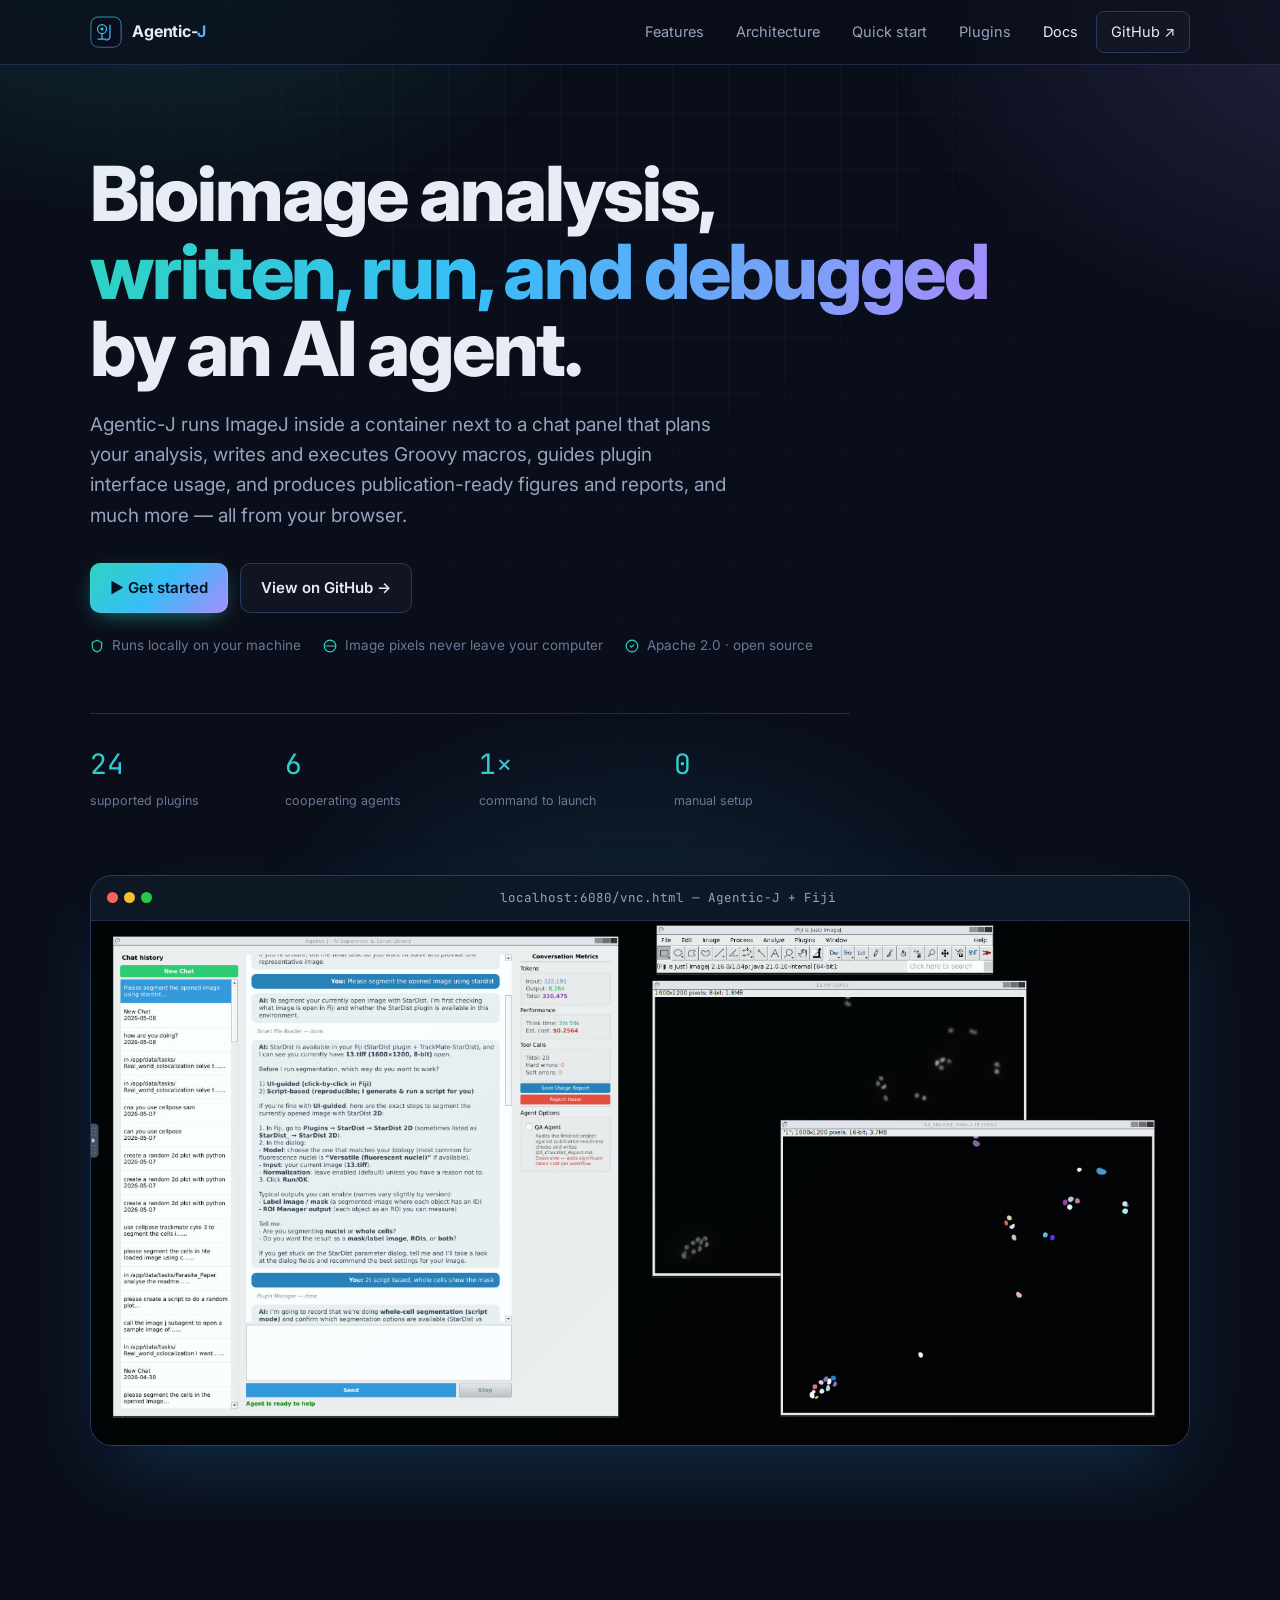
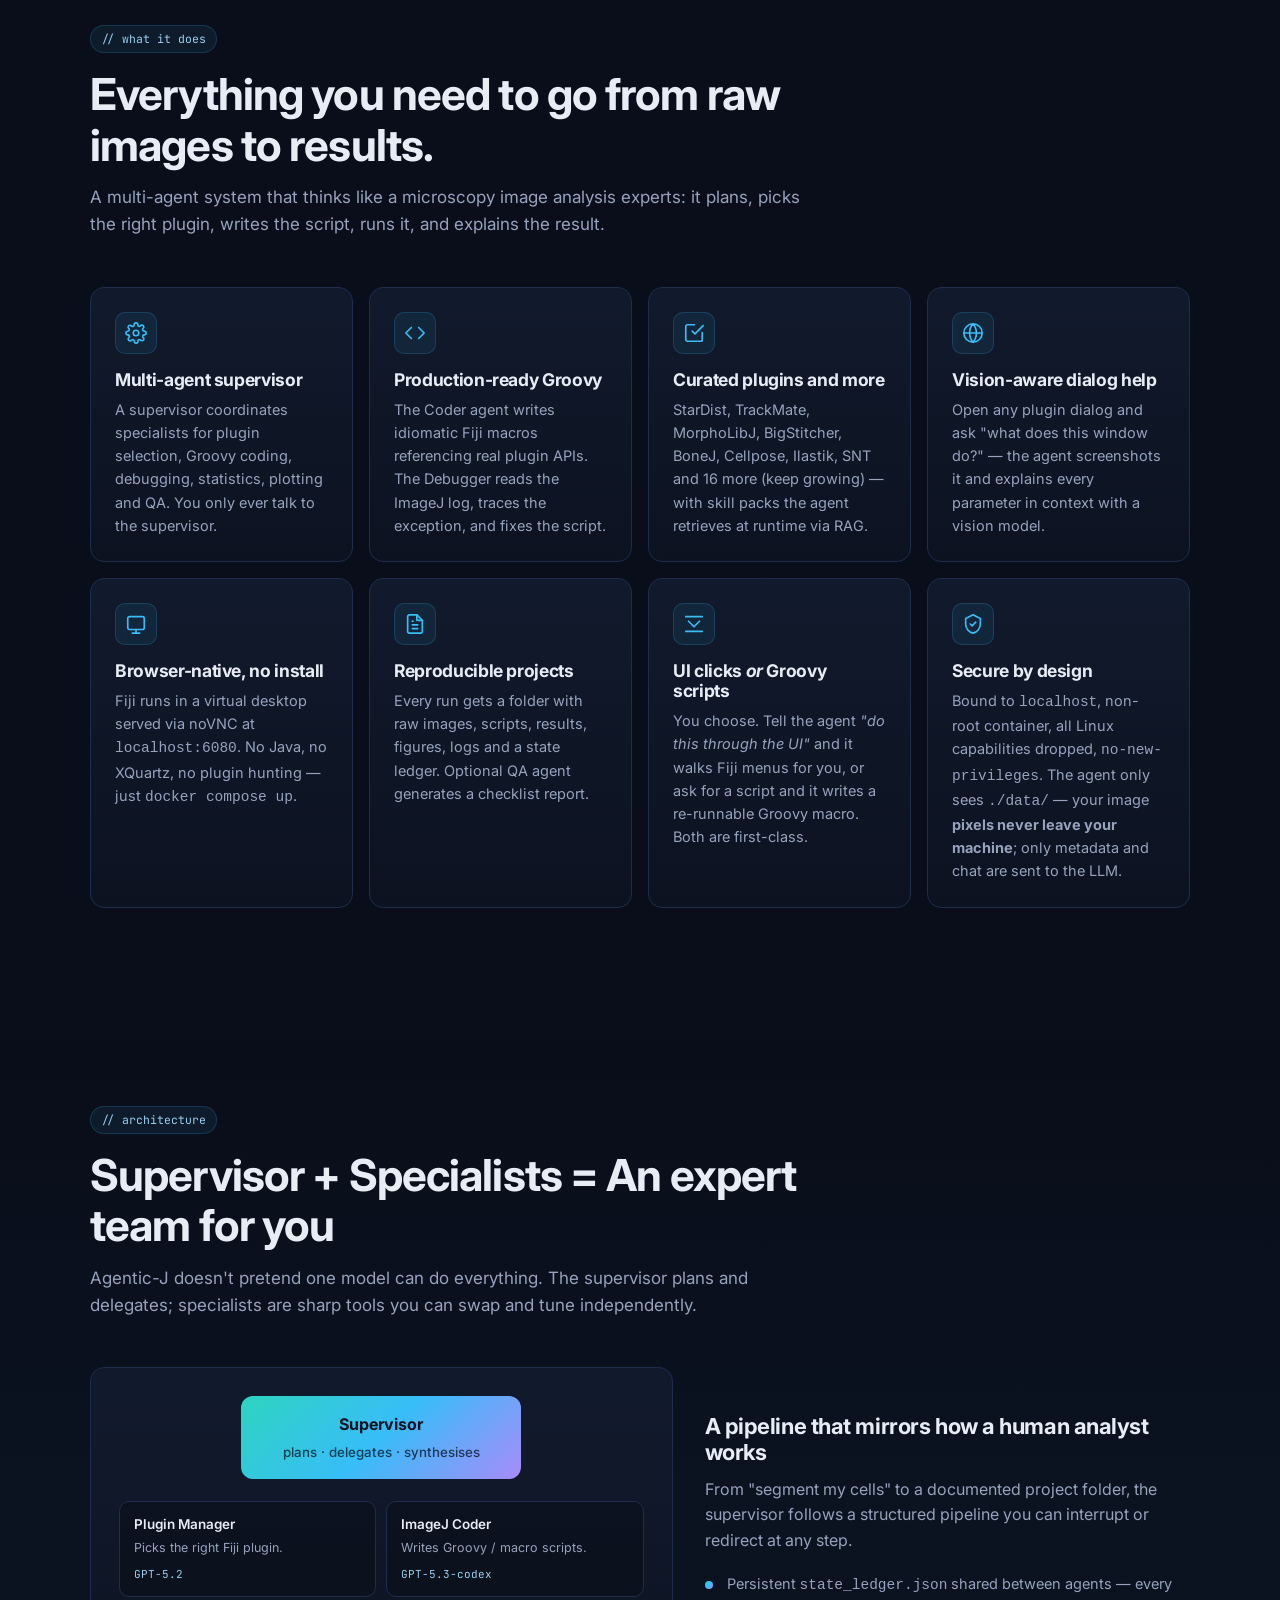
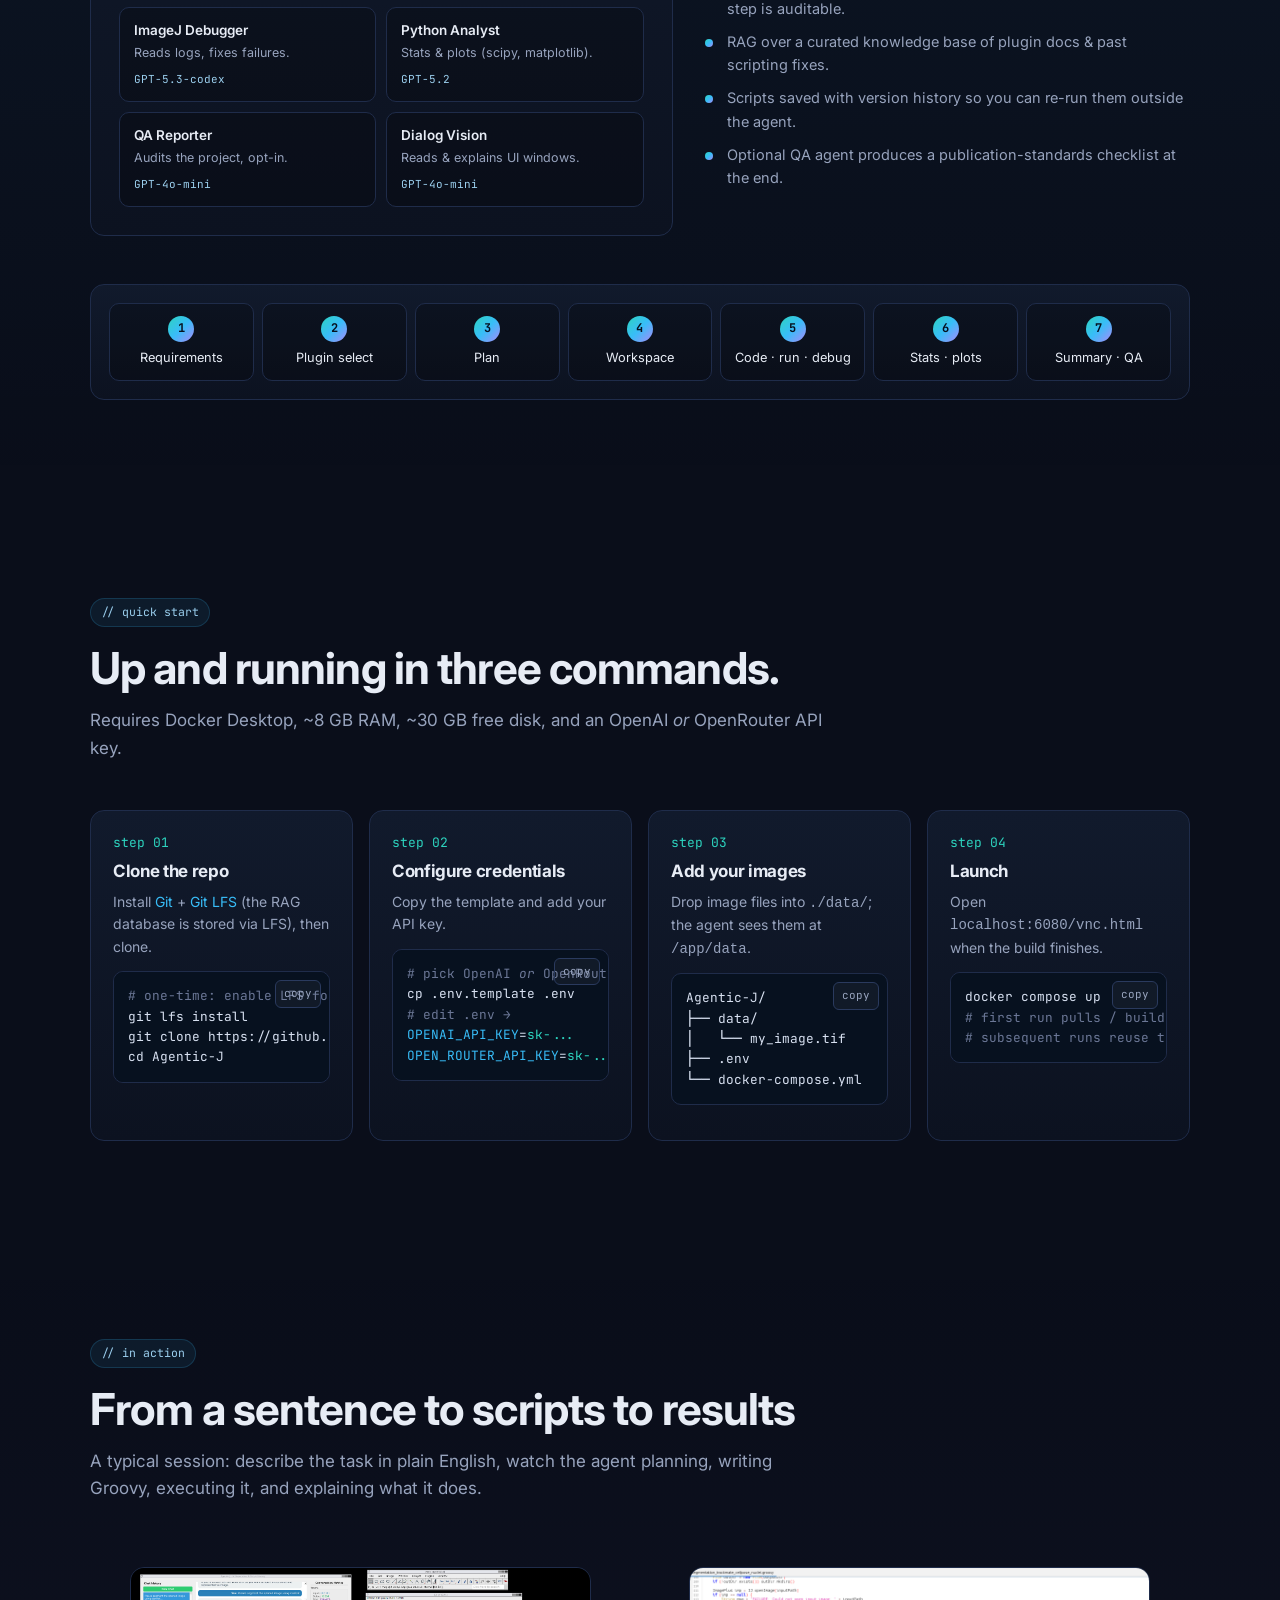
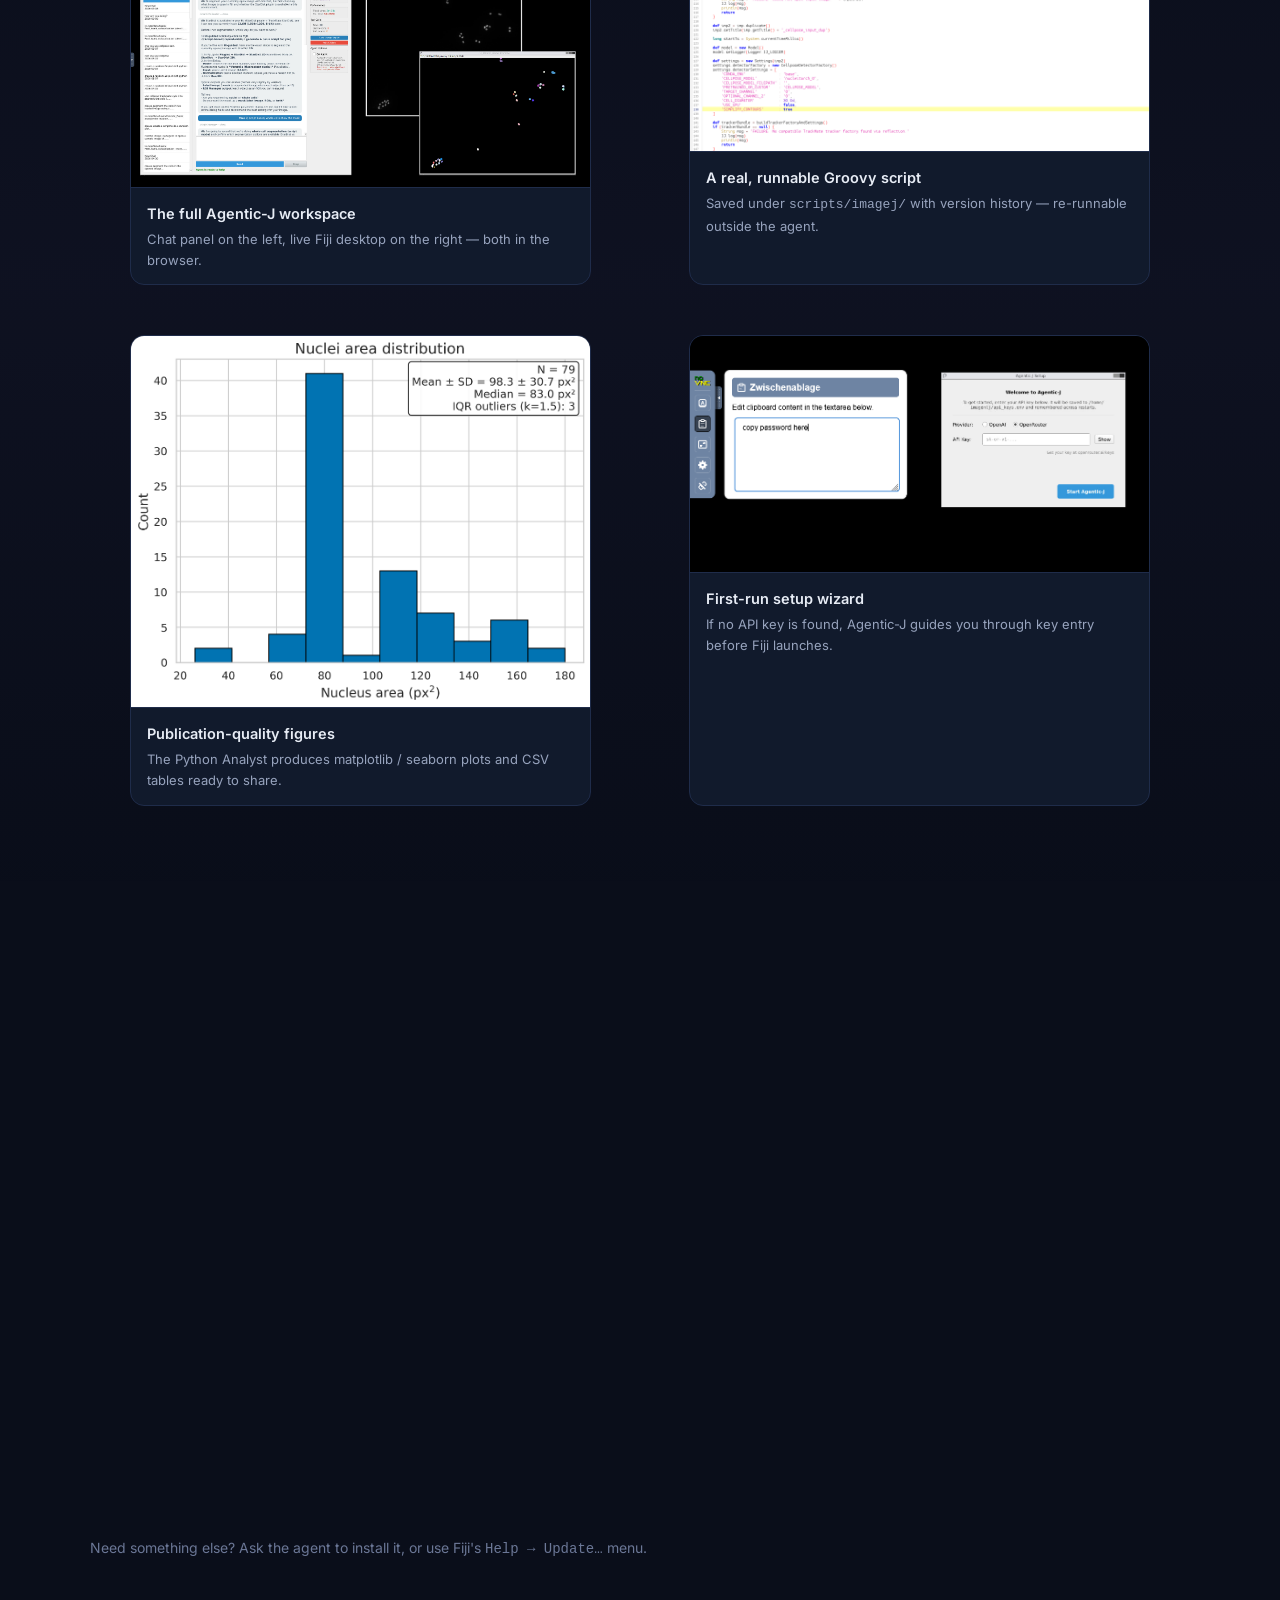
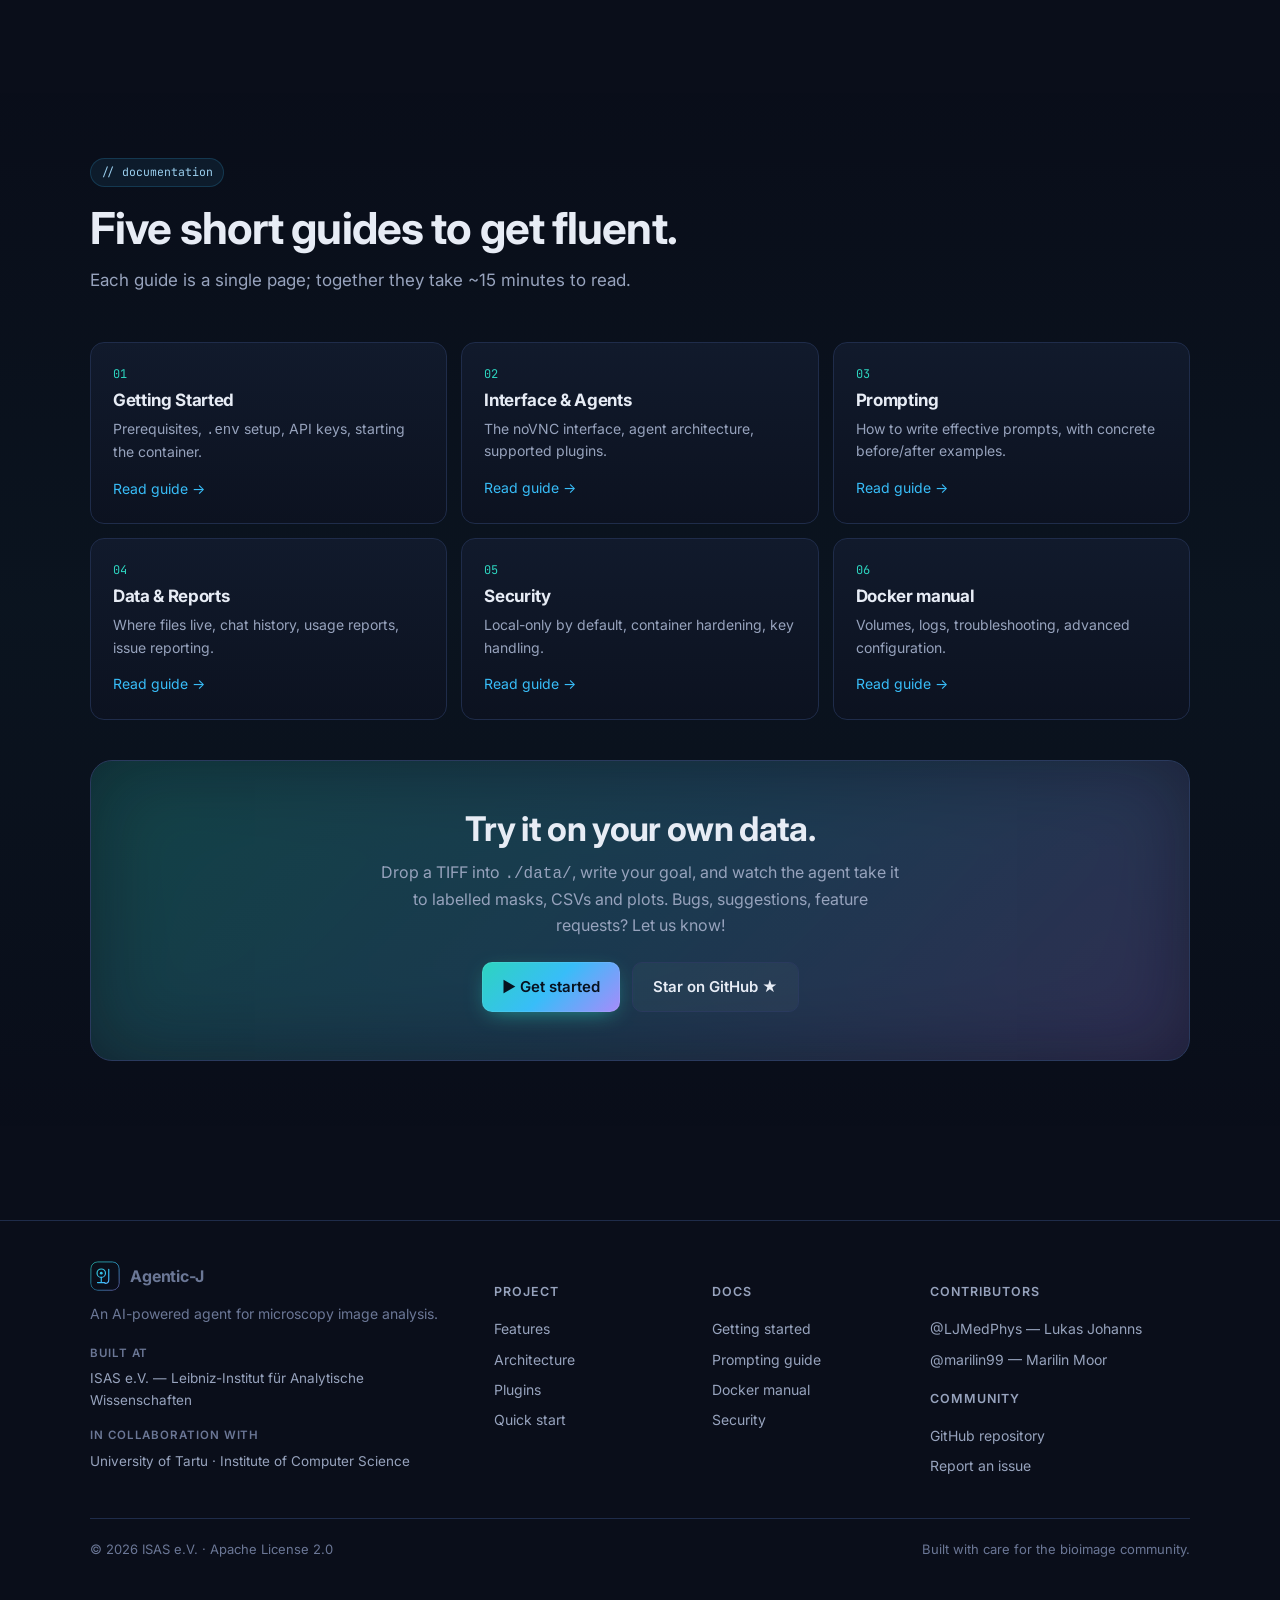
==== docs/index.html @ 7e9dffde "Merge pull request #59 from LJMedPhys/fix/website-rename docs rename" ====
<!doctype html>
<html lang="en">
<head>
<meta charset="utf-8" />
<meta name="viewport" content="width=device-width,initial-scale=1" />
<meta name="color-scheme" content="dark" />
<title>Agentic-J — AI Agent for Microscopy Image Analysis from Exploration to Publication</title>
<meta name="description" content="Agentic-J is an AI-powered agent running ImageJ inside a container together with an LLM-driven chat panel that can plan analyses, write and execute Groovy macros, install plugins, report results, and much more." />

<!-- Open Graph -->
<meta property="og:title" content="Agentic-J — AI-powered agent for microscopy image analysis" />
<meta property="og:description" content="Plan analyses, write & run Groovy macros, install plugins, report results — from a chat panel running next to a real ImageJ/Fiji desktop in your browser." />
<meta property="og:type" content="website" />
<meta name="twitter:card" content="summary_large_image" />

<link rel="icon" type="image/svg+xml" href="assets/favicon.svg" />

<!-- Fonts (with safe fallbacks defined in CSS) -->
<link rel="preconnect" href="https://fonts.googleapis.com">
<link rel="preconnect" href="https://fonts.gstatic.com" crossorigin>
<link href="https://fonts.googleapis.com/css2?family=Inter:wght@400;500;600;700;800&family=JetBrains+Mono:wght@400;500;600&display=swap" rel="stylesheet">

<link rel="stylesheet" href="css/styles.css" />
</head>
<body>

<!-- Backdrops -->
<div class="bg-mesh" aria-hidden="true"></div>
<div class="bg-grid" aria-hidden="true"></div>

<!-- Navbar -->
<header class="nav">
  <div class="container nav-inner">
    <a href="#" class="brand" aria-label="Agentic-J home">
      <img src="assets/logo.svg" alt="" class="brand-logo" />
      <span class="brand-name">Agentic-<span>J</span></span>
    </a>
    <nav class="nav-links" aria-label="primary">
      <a href="#features">Features</a>
      <a href="#architecture">Architecture</a>
      <a href="#quickstart">Quick start</a>
      <a href="#plugins">Plugins</a>
      <a href="#docs">Docs</a>
      <a href="https://github.com/MMV-Lab/Agentic-J" target="_blank" rel="noopener" class="nav-cta">GitHub ↗</a>
    </nav>
  </div>
</header>

<main>

<!-- =================== HERO =================== -->
<section class="hero">
  <div class="container">
    <h1 class="reveal">
      Bioimage analysis,<br/>
      <span class="grad">written, run, and debugged</span><br/>
      by an AI agent.
    </h1>

    <p class="lead reveal">
      Agentic-J runs ImageJ inside a container next to a chat panel that plans your analysis,
      writes and executes Groovy macros, guides plugin interface usage, and produces
      publication-ready figures and reports, and much more — all from your browser.
    </p>

    <div class="hero-actions reveal">
      <a class="btn btn-primary" href="#quickstart">▶ Get started</a>
      <a class="btn btn-ghost" href="https://github.com/MMV-Lab/Agentic-J" target="_blank" rel="noopener">View on GitHub →</a>
    </div>

    <p class="trust reveal" aria-label="Privacy and security highlights">
      <span><svg viewBox="0 0 24 24" width="14" height="14" fill="none" stroke="currentColor" stroke-width="2" stroke-linecap="round" stroke-linejoin="round"><path d="M12 2 4 6v6c0 5 3.5 9 8 10 4.5-1 8-5 8-10V6z"/></svg> Runs locally on your machine</span>
      <span><svg viewBox="0 0 24 24" width="14" height="14" fill="none" stroke="currentColor" stroke-width="2" stroke-linecap="round" stroke-linejoin="round"><circle cx="12" cy="12" r="10"/><path d="M4 12h16"/></svg> Image pixels never leave your computer</span>
      <span><svg viewBox="0 0 24 24" width="14" height="14" fill="none" stroke="currentColor" stroke-width="2" stroke-linecap="round" stroke-linejoin="round"><path d="m9 12 2 2 4-4"/><circle cx="12" cy="12" r="10"/></svg> Apache 2.0 · open source</span>
    </p>

    <div class="hero-stats reveal">
      <div class="stat"><div class="num">24</div><div class="lbl">supported plugins</div></div>
      <div class="stat"><div class="num">6</div><div class="lbl">cooperating agents</div></div>
      <div class="stat"><div class="num">1×</div><div class="lbl">command to launch</div></div>
      <div class="stat"><div class="num">0</div><div class="lbl">manual setup</div></div>
    </div>

    <!-- Hero screenshot — chat + Fiji -->
    <div class="hero-visual reveal">
      <figure class="window window-shot">
        <div class="win-bar">
          <div class="dots"><i></i><i></i><i></i></div>
          <div class="url">localhost:6080/vnc.html — Agentic-J + Fiji</div>
        </div>
        <img src="images/01_chat_and_fiji.png" alt="Agentic-J chat panel next to a live Fiji desktop in the browser" />
      </figure>
    </div>
  </div>
</section>

<!-- =================== FEATURES =================== -->
<section id="features">
  <div class="container">
    <div class="section-head reveal">
      <span class="section-tag">// what it does</span>
      <h2 class="section-title">Everything you need to go from raw images to results.</h2>
      <p class="section-sub">
        A multi-agent system that thinks like a microscopy image analysis experts: it plans, picks the right
        plugin, writes the script, runs it, and explains the result.
      </p>
    </div>

    <div class="features">
      <div class="feature reveal">
        <div class="ico">
          <svg width="22" height="22" viewBox="0 0 24 24" fill="none" stroke="currentColor" stroke-width="1.8" stroke-linecap="round" stroke-linejoin="round"><circle cx="12" cy="12" r="3"/><path d="M19.4 15a1.7 1.7 0 0 0 .3 1.8l.1.1a2 2 0 1 1-2.8 2.8l-.1-.1a1.7 1.7 0 0 0-1.8-.3 1.7 1.7 0 0 0-1 1.5V21a2 2 0 1 1-4 0v-.1a1.7 1.7 0 0 0-1.1-1.5 1.7 1.7 0 0 0-1.8.3l-.1.1a2 2 0 1 1-2.8-2.8l.1-.1a1.7 1.7 0 0 0 .3-1.8 1.7 1.7 0 0 0-1.5-1H3a2 2 0 1 1 0-4h.1a1.7 1.7 0 0 0 1.5-1.1 1.7 1.7 0 0 0-.3-1.8l-.1-.1a2 2 0 1 1 2.8-2.8l.1.1a1.7 1.7 0 0 0 1.8.3H9a1.7 1.7 0 0 0 1-1.5V3a2 2 0 1 1 4 0v.1a1.7 1.7 0 0 0 1 1.5 1.7 1.7 0 0 0 1.8-.3l.1-.1a2 2 0 1 1 2.8 2.8l-.1.1a1.7 1.7 0 0 0-.3 1.8V9a1.7 1.7 0 0 0 1.5 1H21a2 2 0 1 1 0 4h-.1a1.7 1.7 0 0 0-1.5 1Z"/></svg>
        </div>
        <h3>Multi-agent supervisor</h3>
        <p>A supervisor coordinates specialists for plugin selection, Groovy coding, debugging, statistics, plotting and QA. You only ever talk to the supervisor.</p>
      </div>

      <div class="feature reveal">
        <div class="ico">
          <svg width="22" height="22" viewBox="0 0 24 24" fill="none" stroke="currentColor" stroke-width="1.8" stroke-linecap="round" stroke-linejoin="round"><polyline points="16 18 22 12 16 6"/><polyline points="8 6 2 12 8 18"/></svg>
        </div>
        <h3>Production-ready Groovy</h3>
        <p>The Coder agent writes idiomatic Fiji macros referencing real plugin APIs. The Debugger reads the ImageJ log, traces the exception, and fixes the script.</p>
      </div>

      <div class="feature reveal">
        <div class="ico">
          <svg width="22" height="22" viewBox="0 0 24 24" fill="none" stroke="currentColor" stroke-width="1.8" stroke-linecap="round" stroke-linejoin="round"><path d="M21 11.5V19a2 2 0 0 1-2 2H5a2 2 0 0 1-2-2V5a2 2 0 0 1 2-2h7.5"/><path d="m22 4-9 9-3-3"/></svg>
        </div>
        <h3>Curated plugins and more</h3>
        <p>StarDist, TrackMate, MorphoLibJ, BigStitcher, BoneJ, Cellpose, Ilastik, SNT and 16 more (keep growing) — with skill packs the agent retrieves at runtime via RAG.</p>
      </div>

      <div class="feature reveal">
        <div class="ico">
          <svg width="22" height="22" viewBox="0 0 24 24" fill="none" stroke="currentColor" stroke-width="1.8" stroke-linecap="round" stroke-linejoin="round"><circle cx="12" cy="12" r="10"/><path d="M2 12h20M12 2a15.3 15.3 0 0 1 0 20M12 2a15.3 15.3 0 0 0 0 20"/></svg>
        </div>
        <h3>Vision-aware dialog help</h3>
        <p>Open any plugin dialog and ask "what does this window do?" — the agent screenshots it and explains every parameter in context with a vision model.</p>
      </div>

      <div class="feature reveal">
        <div class="ico">
          <svg width="22" height="22" viewBox="0 0 24 24" fill="none" stroke="currentColor" stroke-width="1.8" stroke-linecap="round" stroke-linejoin="round"><rect x="3" y="4" width="18" height="14" rx="2"/><path d="M8 22h8M12 18v4"/></svg>
        </div>
        <h3>Browser-native, no install</h3>
        <p>Fiji runs in a virtual desktop served via noVNC at <code>localhost:6080</code>. No Java, no XQuartz, no plugin hunting — just <code>docker compose up</code>.</p>
      </div>

      <div class="feature reveal">
        <div class="ico">
          <svg width="22" height="22" viewBox="0 0 24 24" fill="none" stroke="currentColor" stroke-width="1.8" stroke-linecap="round" stroke-linejoin="round"><path d="M14 2H6a2 2 0 0 0-2 2v16a2 2 0 0 0 2 2h12a2 2 0 0 0 2-2V8z"/><polyline points="14 2 14 8 20 8"/><path d="M9 13h6M9 17h6M9 9h1"/></svg>
        </div>
        <h3>Reproducible projects</h3>
        <p>Every run gets a folder with raw images, scripts, results, figures, logs and a state ledger. Optional QA agent generates a checklist report.</p>
      </div>

      <div class="feature reveal">
        <div class="ico">
          <svg width="22" height="22" viewBox="0 0 24 24" fill="none" stroke="currentColor" stroke-width="1.8" stroke-linecap="round" stroke-linejoin="round"><path d="m6 9 6 6 6-6"/><path d="M3 4h18"/><path d="M3 20h18"/></svg>
        </div>
        <h3>UI clicks <em>or</em> Groovy scripts</h3>
        <p>You choose. Tell the agent <em>"do this through the UI"</em> and it walks Fiji menus for you, or ask for a script and it writes a re-runnable Groovy macro. Both are first-class.</p>
      </div>

      <div class="feature reveal">
        <div class="ico">
          <svg width="22" height="22" viewBox="0 0 24 24" fill="none" stroke="currentColor" stroke-width="1.8" stroke-linecap="round" stroke-linejoin="round"><path d="M12 2 4 6v6c0 5 3.5 9 8 10 4.5-1 8-5 8-10V6z"/><path d="m9 12 2 2 4-4"/></svg>
        </div>
        <h3>Secure by design</h3>
        <p>Bound to <code>localhost</code>, non-root container, all Linux capabilities dropped, <code>no-new-privileges</code>. The agent only sees <code>./data/</code> — your image <strong>pixels never leave your machine</strong>; only metadata and chat are sent to the LLM.</p>
      </div>
    </div>
  </div>
</section>

<!-- =================== ARCHITECTURE =================== -->
<section id="architecture" style="background: linear-gradient(180deg, transparent, rgba(56,189,248,.03), transparent);">
  <div class="container">
    <div class="section-head reveal">
      <span class="section-tag">// architecture</span>
      <h2 class="section-title">Supervisor + Specialists = An expert team for you</h2>
      <p class="section-sub">
        Agentic-J doesn't pretend one model can do everything. The supervisor plans and
        delegates; specialists are sharp tools you can swap and tune independently.
      </p>
    </div>

    <div class="arch">
      <div class="arch-diagram reveal">
        <div class="arch-supervisor">
          Supervisor
          <small>plans · delegates · synthesises</small>
        </div>
        <div class="arch-specialists">
          <div class="spec">
            <span class="name">Plugin Manager</span>
            <span class="role">Picks the right Fiji plugin.</span>
            <span class="model">GPT-5.2</span>
          </div>
          <div class="spec">
            <span class="name">ImageJ Coder</span>
            <span class="role">Writes Groovy / macro scripts.</span>
            <span class="model">GPT-5.3-codex</span>
          </div>
          <div class="spec">
            <span class="name">ImageJ Debugger</span>
            <span class="role">Reads logs, fixes failures.</span>
            <span class="model">GPT-5.3-codex</span>
          </div>
          <div class="spec">
            <span class="name">Python Analyst</span>
            <span class="role">Stats &amp; plots (scipy, matplotlib).</span>
            <span class="model">GPT-5.2</span>
          </div>
          <div class="spec">
            <span class="name">QA Reporter</span>
            <span class="role">Audits the project, opt-in.</span>
            <span class="model">GPT-4o-mini</span>
          </div>
          <div class="spec">
            <span class="name">Dialog Vision</span>
            <span class="role">Reads &amp; explains UI windows.</span>
            <span class="model">GPT-4o-mini</span>
          </div>
        </div>
      </div>

      <div class="arch-text reveal">
        <h3>A pipeline that mirrors how a human analyst works</h3>
        <p>From "segment my cells" to a documented project folder, the supervisor follows a structured pipeline you can interrupt or redirect at any step.</p>
        <ul class="arch-list">
          <li>Persistent <code>state_ledger.json</code> shared between agents — every step is auditable.</li>
          <li>RAG over a curated knowledge base of plugin docs &amp; past scripting fixes.</li>
          <li>Scripts saved with version history so you can re-run them outside the agent.</li>
          <li>Optional QA agent produces a publication-standards checklist at the end.</li>
        </ul>
      </div>
    </div>

    <div style="margin-top:48px" class="reveal">
      <div class="pipeline">
        <div class="step"><span class="n">1</span>Requirements</div>
        <div class="step"><span class="n">2</span>Plugin select</div>
        <div class="step"><span class="n">3</span>Plan</div>
        <div class="step"><span class="n">4</span>Workspace</div>
        <div class="step"><span class="n">5</span>Code · run · debug</div>
        <div class="step"><span class="n">6</span>Stats · plots</div>
        <div class="step"><span class="n">7</span>Summary · QA</div>
      </div>
    </div>
  </div>
</section>

<!-- =================== QUICK START =================== -->
<section id="quickstart">
  <div class="container">
    <div class="section-head reveal">
      <span class="section-tag">// quick start</span>
      <h2 class="section-title">Up and running in three commands.</h2>
      <p class="section-sub">Requires Docker Desktop, ~8 GB RAM, ~30 GB free disk, and an OpenAI <em>or</em> OpenRouter API key.</p>
    </div>

    <div class="qs-grid">
      <div class="qs-step reveal">
        <span class="num">step 01</span>
        <h4>Clone the repo</h4>
        <p>Install <a href="https://git-scm.com/downloads" target="_blank" rel="noopener" style="color:var(--accent-2)">Git</a> + <a href="https://git-lfs.com/" target="_blank" rel="noopener" style="color:var(--accent-2)">Git LFS</a> (the RAG database is stored via LFS), then clone.</p>
        <pre class="code"><button class="copy" data-copy>copy</button><span class="tok-c"># one-time: enable LFS for your user</span>
git lfs install
git clone https://github.com/MMV-Lab/Agentic-J.git Agentic-J
cd Agentic-J</pre>
      </div>

      <div class="qs-step reveal">
        <span class="num">step 02</span>
        <h4>Configure credentials</h4>
        <p>Copy the template and add your API key.</p>
        <pre class="code"><button class="copy" data-copy>copy</button><span class="tok-c"># pick OpenAI <em>or</em> OpenRouter</span>
cp .env.template .env
<span class="tok-c"># edit .env →</span>
<span class="tok-v">OPENAI_API_KEY</span>=<span class="tok-s">sk-...</span>
<span class="tok-v">OPEN_ROUTER_API_KEY</span>=<span class="tok-s">sk-...</span></pre>
      </div>

      <div class="qs-step reveal">
        <span class="num">step 03</span>
        <h4>Add your images</h4>
        <p>Drop image files into <code>./data/</code>; the agent sees them at <code>/app/data</code>.</p>
        <pre class="code"><button class="copy" data-copy>copy</button>Agentic-J/
├── data/
│   └── my_image.tif
├── .env
└── docker-compose.yml</pre>
      </div>

      <div class="qs-step reveal">
        <span class="num">step 04</span>
        <h4>Launch</h4>
        <p>Open <code>localhost:6080/vnc.html</code> when the build finishes.</p>
        <pre class="code"><button class="copy" data-copy>copy</button>docker compose up
<span class="tok-c"># first run pulls / builds the image</span>
<span class="tok-c"># subsequent runs reuse the cache</span></pre>
      </div>
    </div>
  </div>
</section>

<!-- =================== SCREENSHOTS =================== -->
<section id="screenshots" style="background: linear-gradient(180deg, transparent, rgba(167,139,250,.03), transparent);">
  <div class="container">
    <div class="section-head reveal">
      <span class="section-tag">// in action</span>
      <h2 class="section-title">From a sentence to scripts to results</h2>
      <p class="section-sub">A typical session: describe the task in plain English, watch the agent planning, writing Groovy, executing it, and explaining what it does.</p>
    </div>

    <div class="shots">
      <figure class="shot reveal">
        <!-- Replace src once images are dropped into website/images/ -->
        <img src="images/01_chat_and_fiji.png" alt="The full Agentic-J workspace" />
        <figcaption class="caption">
          <span class="ttl">The full Agentic-J workspace</span>
          <span class="sub">Chat panel on the left, live Fiji desktop on the right — both in the browser.</span>
        </figcaption>
      </figure>

      <figure class="shot reveal">
        <img src="images/02_generated_script.png" alt="A generated Groovy script" />
        <figcaption class="caption">
          <span class="ttl">A real, runnable Groovy script</span>
          <span class="sub">Saved under <code>scripts/imagej/</code> with version history — re-runnable outside the agent.</span>
        </figcaption>
      </figure>

      <figure class="shot reveal">
        <img src="images/03_results_plots.png" alt="Stats and plots" />
        <figcaption class="caption">
          <span class="ttl">Publication-quality figures</span>
          <span class="sub">The Python Analyst produces matplotlib / seaborn plots and CSV tables ready to share.</span>
        </figcaption>
      </figure>

      <figure class="shot reveal">
        <img src="images/04_setup_wizard.png" alt="First-run setup wizard" />
        <figcaption class="caption">
          <span class="ttl">First-run setup wizard</span>
          <span class="sub">If no API key is found, Agentic-J guides you through key entry before Fiji launches.</span>
        </figcaption>
      </figure>
    </div>
  </div>
</section>

<!-- =================== PLUGINS =================== -->
<section id="plugins">
  <div class="container">
    <div class="section-head reveal">
      <span class="section-tag">// plugin coverage</span>
      <h2 class="section-title">24 plugins the agent already speaks fluently and there will be more</h2>
      <p class="section-sub">Each plugin ships with a curated <em>skill pack</em> — descriptions, common patterns, parameter notes — that the agent retrieves at runtime via RAG.</p>
    </div>
    <div class="plugins reveal">
      <div class="plugin"><span class="dot"></span>3D ImageJ Suite</div>
      <div class="plugin"><span class="dot"></span>BigStitcher</div>
      <div class="plugin"><span class="dot"></span>Bio-Formats</div>
      <div class="plugin"><span class="dot"></span>BioVoxxel Toolbox</div>
      <div class="plugin"><span class="dot"></span>BoneJ</div>
      <div class="plugin"><span class="dot"></span>bUnwarpJ</div>
      <div class="plugin"><span class="dot"></span>Coloc 2</div>
      <div class="plugin"><span class="dot"></span>CSBDeep</div>
      <div class="plugin"><span class="dot"></span>DeepImageJ</div>
      <div class="plugin"><span class="dot"></span>FeatureJ</div>
      <div class="plugin"><span class="dot"></span>Ilastik</div>
      <div class="plugin"><span class="dot"></span>Labkit</div>
      <div class="plugin"><span class="dot"></span>MIST</div>
      <div class="plugin"><span class="dot"></span>MorphoLibJ</div>
      <div class="plugin"><span class="dot"></span>NeuronJ</div>
      <div class="plugin"><span class="dot"></span>OrientationJ</div>
      <div class="plugin"><span class="dot"></span>Sholl Analysis</div>
      <div class="plugin"><span class="dot"></span>SNT</div>
      <div class="plugin"><span class="dot"></span>StackReg</div>
      <div class="plugin"><span class="dot"></span>StarDist</div>
      <div class="plugin"><span class="dot"></span>TrackMate</div>
      <div class="plugin"><span class="dot"></span>TrackMate-Cellpose</div>
      <div class="plugin"><span class="dot"></span>TransformJ</div>
      <div class="plugin"><span class="dot"></span>TurboReg</div>
    </div>
    <p class="reveal" style="margin-top:18px;color:var(--text-faint);font-size:14px">
      Need something else? Ask the agent to install it, or use Fiji's <code>Help → Update…</code> menu.
    </p>
  </div>
</section>

<!-- =================== DOCS =================== -->
<section id="docs" style="background: linear-gradient(180deg, transparent, rgba(45,212,191,.03), transparent);">
  <div class="container">
    <div class="section-head reveal">
      <span class="section-tag">// documentation</span>
      <h2 class="section-title">Five short guides to get fluent.</h2>
      <p class="section-sub">Each guide is a single page; together they take ~15 minutes to read.</p>
    </div>

    <div class="doc-grid">
      <a class="doc-card reveal" href="https://github.com/MMV-Lab/Agentic-J/blob/main/user_guide/01_getting_started.md" target="_blank" rel="noopener">
        <span class="num">01</span>
        <h4>Getting Started</h4>
        <p>Prerequisites, <code>.env</code> setup, API keys, starting the container.</p>
        <span class="arrow">Read guide →</span>
      </a>
      <a class="doc-card reveal" href="https://github.com/MMV-Lab/Agentic-J/blob/main/user_guide/02_interface_and_agents.md" target="_blank" rel="noopener">
        <span class="num">02</span>
        <h4>Interface &amp; Agents</h4>
        <p>The noVNC interface, agent architecture, supported plugins.</p>
        <span class="arrow">Read guide →</span>
      </a>
      <a class="doc-card reveal" href="https://github.com/MMV-Lab/Agentic-J/blob/main/user_guide/03_prompting.md" target="_blank" rel="noopener">
        <span class="num">03</span>
        <h4>Prompting</h4>
        <p>How to write effective prompts, with concrete before/after examples.</p>
        <span class="arrow">Read guide →</span>
      </a>
      <a class="doc-card reveal" href="https://github.com/MMV-Lab/Agentic-J/blob/main/user_guide/04_data_history_and_reports.md" target="_blank" rel="noopener">
        <span class="num">04</span>
        <h4>Data &amp; Reports</h4>
        <p>Where files live, chat history, usage reports, issue reporting.</p>
        <span class="arrow">Read guide →</span>
      </a>
      <a class="doc-card reveal" href="https://github.com/MMV-Lab/Agentic-J/blob/main/user_guide/05_security.md" target="_blank" rel="noopener">
        <span class="num">05</span>
        <h4>Security</h4>
        <p>Local-only by default, container hardening, key handling.</p>
        <span class="arrow">Read guide →</span>
      </a>
      <a class="doc-card reveal" href="https://github.com/MMV-Lab/Agentic-J/blob/main/DOCKER_MANUAL.md" target="_blank" rel="noopener">
        <span class="num">06</span>
        <h4>Docker manual</h4>
        <p>Volumes, logs, troubleshooting, advanced configuration.</p>
        <span class="arrow">Read guide →</span>
      </a>
    </div>

    <div class="cta-band reveal">
      <h3>Try it on your own data.</h3>
      <p>Drop a TIFF into <code>./data/</code>, write your goal, and watch the agent take it to labelled masks, CSVs and plots. Bugs, suggestions, feature requests? Let us know!</p>
      <div class="actions">
        <a class="btn btn-primary" href="#quickstart">▶ Get started</a>
        <a class="btn btn-ghost" href="https://github.com/MMV-Lab/Agentic-J" target="_blank" rel="noopener">Star on GitHub ★</a>
      </div>
    </div>
  </div>
</section>

</main>

<!-- =================== FOOTER =================== -->
<footer>
  <div class="container">
    <div class="foot-grid">
      <div class="foot-brand">
        <div class="brand-row" style="margin-bottom:12px">
          <img src="assets/logo.svg" alt="" />
          <strong>Agentic-J</strong>
        </div>
        <p style="font-size:14px;max-width:360px">
          An AI-powered agent for microscopy image analysis.
        </p>

        <div class="affiliations">
          <h5>Built at</h5>
          <a href="https://www.isas.de/" target="_blank" rel="noopener">ISAS e.V. — Leibniz-Institut für Analytische Wissenschaften</a>
          <h5 style="margin-top:14px">In collaboration with</h5>
          <a href="https://cs.ut.ee/en" target="_blank" rel="noopener">University of Tartu · Institute of Computer Science</a>
        </div>
      </div>

      <div>
        <h5>Project</h5>
        <a href="#features">Features</a>
        <a href="#architecture">Architecture</a>
        <a href="#plugins">Plugins</a>
        <a href="#quickstart">Quick start</a>
      </div>

      <div>
        <h5>Docs</h5>
        <a href="https://github.com/MMV-Lab/Agentic-J/blob/main/user_guide/01_getting_started.md" target="_blank" rel="noopener">Getting started</a>
        <a href="https://github.com/MMV-Lab/Agentic-J/blob/main/user_guide/03_prompting.md" target="_blank" rel="noopener">Prompting guide</a>
        <a href="https://github.com/MMV-Lab/Agentic-J/blob/main/DOCKER_MANUAL.md" target="_blank" rel="noopener">Docker manual</a>
        <a href="https://github.com/MMV-Lab/Agentic-J/blob/main/user_guide/05_security.md" target="_blank" rel="noopener">Security</a>
      </div>

      <div>
        <h5>Contributors</h5>
        <a href="https://github.com/LJMedPhys" target="_blank" rel="noopener">@LJMedPhys — Lukas Johanns</a>
        <a href="https://github.com/marilin99" target="_blank" rel="noopener">@marilin99 — Marilin Moor</a>
        <h5 style="margin-top:14px">Community</h5>
        <a href="https://github.com/MMV-Lab/Agentic-J" target="_blank" rel="noopener">GitHub repository</a>
        <a href="mailto:agentj.help@gmail.com">Report an issue</a>
      </div>
    </div>
    <div class="foot-bottom">
      <span>© 2026 ISAS e.V. · Apache License 2.0</span>
      <span>Built with care for the bioimage community.</span>
    </div>
  </div>
</footer>

<script src="js/main.js"></script>
</body>
</html>
---- docs/css/styles.css ----
/* =========================================================
   Agentic-J — Landing page
   Modern scientific dark theme
   ========================================================= */

/* ---------- Tokens ---------- */
:root {
  --bg:            #0a0e1a;
  --bg-2:          #0c1220;
  --surface:       #111a2c;
  --surface-2:     #16223a;
  --surface-3:     #1c2a47;
  --border:        #1f2c4a;
  --border-2:      #2a3a5e;
  --text:          #e7ecf5;
  --text-muted:    #97a3bd;
  --text-faint:    #6b7796;
  --accent:        #2dd4bf;
  --accent-2:      #38bdf8;
  --accent-3:      #a78bfa;
  --accent-4:      #f472b6;
  --warn:          #fbbf24;

  --gradient: linear-gradient(135deg, #2dd4bf 0%, #38bdf8 50%, #a78bfa 100%);
  --gradient-soft: linear-gradient(135deg, rgba(45,212,191,.16), rgba(56,189,248,.16) 50%, rgba(167,139,250,.16));
  --gradient-text: linear-gradient(120deg, #2dd4bf, #38bdf8 45%, #a78bfa);

  --radius:    14px;
  --radius-sm: 10px;
  --radius-lg: 22px;

  --shadow:    0 8px 30px rgba(2, 6, 23, .55);
  --shadow-2:  0 30px 80px -20px rgba(56, 189, 248, .25);

  --font-sans: 'Inter', -apple-system, BlinkMacSystemFont, 'Segoe UI', Roboto, Helvetica, Arial, sans-serif;
  --font-mono: 'JetBrains Mono', ui-monospace, SFMono-Regular, Menlo, Consolas, monospace;

  --max-w: 1180px;
  --pad: clamp(20px, 4vw, 40px);
}

/* ---------- Reset ---------- */
*, *::before, *::after { box-sizing: border-box; }
html { scroll-behavior: smooth; }
body {
  margin: 0;
  font-family: var(--font-sans);
  font-size: 16px;
  line-height: 1.6;
  color: var(--text);
  background: var(--bg);
  -webkit-font-smoothing: antialiased;
  text-rendering: optimizeLegibility;
  overflow-x: hidden;
}
a { color: inherit; text-decoration: none; }
img, svg { max-width: 100%; display: block; }
button { font: inherit; cursor: pointer; border: none; background: none; color: inherit; }
ul { padding: 0; margin: 0; list-style: none; }
h1, h2, h3, h4 { margin: 0; font-weight: 700; letter-spacing: -.02em; line-height: 1.15; }
p { margin: 0; }

/* ---------- Background mesh ---------- */
.bg-mesh {
  position: fixed; inset: 0; pointer-events: none; z-index: 0;
  background:
    radial-gradient(800px 500px at 12% -8%, rgba(45,212,191,.16), transparent 60%),
    radial-gradient(900px 600px at 110% 0%, rgba(167,139,250,.18), transparent 60%),
    radial-gradient(700px 500px at 50% 110%, rgba(56,189,248,.14), transparent 60%);
}
.bg-grid {
  position: fixed; inset: 0; pointer-events: none; z-index: 0;
  background-image:
    linear-gradient(to right, rgba(255,255,255,.025) 1px, transparent 1px),
    linear-gradient(to bottom, rgba(255,255,255,.025) 1px, transparent 1px);
  background-size: 56px 56px;
  mask-image: radial-gradient(ellipse at top, black 30%, transparent 75%);
  -webkit-mask-image: radial-gradient(ellipse at top, black 30%, transparent 75%);
}

main, header, footer { position: relative; z-index: 1; }

/* ---------- Container ---------- */
.container {
  max-width: var(--max-w);
  margin: 0 auto;
  padding: 0 var(--pad);
}

/* ---------- Navbar ---------- */
.nav {
  position: sticky; top: 0; z-index: 50;
  backdrop-filter: blur(14px);
  -webkit-backdrop-filter: blur(14px);
  background: rgba(10, 14, 26, .65);
  border-bottom: 1px solid var(--border);
}
.nav-inner {
  display: flex; align-items: center; justify-content: space-between;
  height: 64px;
}
.brand {
  display: inline-flex; align-items: center; gap: 10px;
  font-weight: 700; letter-spacing: -.01em;
}
.brand-logo { width: 32px; height: 32px; border-radius: 8px; }
.brand-name { font-size: 16px; }
.brand-name span {
  background: var(--gradient-text);
  -webkit-background-clip: text;
  background-clip: text;
  color: transparent;
}
.nav-links { display: flex; gap: 4px; align-items: center; }
.nav-links a {
  padding: 8px 14px;
  border-radius: 8px;
  color: var(--text-muted);
  font-size: 14.5px;
  transition: color .15s ease, background .15s ease;
}
.nav-links a:hover { color: var(--text); background: rgba(255,255,255,.04); }
.nav-cta {
  padding: 8px 14px !important;
  border: 1px solid var(--border-2) !important;
  background: rgba(255,255,255,.02) !important;
  color: var(--text) !important;
}
.nav-cta:hover { border-color: var(--accent-2) !important; }

@media (max-width: 720px) {
  .nav-links a:not(.nav-cta) { display: none; }
}

/* ---------- Buttons ---------- */
.btn {
  display: inline-flex; align-items: center; justify-content: center; gap: 8px;
  padding: 12px 20px;
  border-radius: 10px;
  font-weight: 600; font-size: 15px;
  transition: transform .15s ease, box-shadow .2s ease, background .2s ease, border-color .2s ease;
  white-space: nowrap;
}
.btn-primary {
  background: var(--gradient);
  color: #07111f;
  box-shadow: 0 6px 22px -8px rgba(45,212,191,.7), 0 0 0 1px rgba(255,255,255,.08) inset;
}
.btn-primary:hover { transform: translateY(-1px); box-shadow: 0 12px 34px -10px rgba(56,189,248,.7); }
.btn-ghost {
  background: rgba(255,255,255,.03);
  color: var(--text);
  border: 1px solid var(--border-2);
}
.btn-ghost:hover { border-color: var(--accent-2); background: rgba(56,189,248,.06); }

.kbd {
  font-family: var(--font-mono); font-size: 11.5px;
  padding: 2px 6px; border-radius: 5px;
  background: rgba(255,255,255,.06); border: 1px solid var(--border-2);
  color: var(--text-muted);
}

/* ---------- Hero ---------- */
.hero {
  padding: clamp(60px, 10vh, 110px) 0 80px;
  text-align: left;
  position: relative;
}
.eyebrow {
  display: inline-flex; align-items: center; gap: 8px;
  padding: 5px 12px;
  border-radius: 999px;
  font-size: 12.5px; letter-spacing: .04em;
  background: rgba(56,189,248,.08);
  border: 1px solid rgba(56,189,248,.25);
  color: #b6e6fb;
  margin-bottom: 22px;
}
.eyebrow .dot {
  width: 6px; height: 6px; border-radius: 999px;
  background: var(--accent); box-shadow: 0 0 12px var(--accent);
}
.hero h1 {
  font-size: clamp(40px, 6vw, 76px);
  font-weight: 800;
  letter-spacing: -.03em;
  line-height: 1.02;
}
.hero h1 .grad {
  background: var(--gradient-text);
  -webkit-background-clip: text;
  background-clip: text;
  color: transparent;
}
.hero p.lead {
  margin-top: 22px;
  max-width: 640px;
  font-size: clamp(16px, 1.6vw, 19px);
  color: var(--text-muted);
}
.hero-actions { margin-top: 32px; display: flex; gap: 12px; flex-wrap: wrap; }

.trust {
  margin-top: 22px;
  display: flex; flex-wrap: wrap; gap: 18px 22px;
  font-size: 13.5px; color: var(--text-faint);
}
.trust span { display: inline-flex; align-items: center; gap: 8px; }
.trust svg { color: var(--accent); flex-shrink: 0; }

.hero-stats {
  margin-top: 56px;
  display: grid; grid-template-columns: repeat(4, minmax(0, 1fr)); gap: 18px;
  border-top: 1px solid var(--border);
  padding-top: 28px;
  max-width: 760px;
}
.hero-stats .stat .num {
  font-family: var(--font-mono); font-size: 28px;
  background: var(--gradient-text);
  -webkit-background-clip: text; background-clip: text; color: transparent;
}
.hero-stats .stat .lbl { font-size: 12.5px; color: var(--text-faint); margin-top: 4px; }

@media (max-width: 720px) {
  .hero-stats { grid-template-columns: repeat(2, minmax(0, 1fr)); }
}

/* ---------- Mockup window (chat panel + Fiji) ---------- */
.hero-visual { margin-top: 64px; }
.window {
  border: 1px solid var(--border-2);
  background: linear-gradient(180deg, var(--surface), var(--bg-2));
  border-radius: var(--radius-lg);
  overflow: hidden;
  box-shadow: var(--shadow-2), var(--shadow);
  position: relative;
}
.window::before {
  content: '';
  position: absolute; inset: 0;
  background: var(--gradient-soft);
  opacity: .15; pointer-events: none;
}
.win-bar {
  display: flex; align-items: center; gap: 10px;
  padding: 12px 16px;
  border-bottom: 1px solid var(--border);
  background: rgba(0,0,0,.25);
}
.win-bar .dots { display: inline-flex; gap: 6px; }
.win-bar .dots i {
  width: 11px; height: 11px; border-radius: 999px;
  background: #2a334a;
}
.win-bar .dots i:nth-child(1) { background: #ff5f57; }
.win-bar .dots i:nth-child(2) { background: #febc2e; }
.win-bar .dots i:nth-child(3) { background: #28c840; }
.win-bar .url {
  flex: 1; text-align: center; font-family: var(--font-mono); font-size: 12.5px;
  color: var(--text-muted);
}
.win-body { display: grid; grid-template-columns: 360px 1fr; min-height: 460px; }
@media (max-width: 820px) { .win-body { grid-template-columns: 1fr; } }

/* Hero variant — single screenshot fills the window chrome */
.window-shot { margin: 0; }
.window-shot img {
  display: block;
  width: 100%;
  height: auto;
  background: var(--bg-2);
}

/* Chat panel */
.chat {
  border-right: 1px solid var(--border);
  display: flex; flex-direction: column;
  background: rgba(0,0,0,.18);
}
.chat-head {
  padding: 14px 16px; border-bottom: 1px solid var(--border);
  display: flex; align-items: center; gap: 10px;
}
.chat-head .badge {
  font-family: var(--font-mono); font-size: 11px;
  padding: 2px 8px; border-radius: 999px;
  background: rgba(45,212,191,.12); color: #7eecd8;
  border: 1px solid rgba(45,212,191,.25);
}
.chat-head .ttl { font-weight: 600; font-size: 14px; }
.chat-msgs { flex: 1; padding: 18px 16px; display: flex; flex-direction: column; gap: 14px; }
.msg { font-size: 14px; line-height: 1.55; }
.msg .who { font-size: 11.5px; color: var(--text-faint); margin-bottom: 6px; letter-spacing: .04em; text-transform: uppercase; }
.msg.user .bubble {
  background: rgba(56,189,248,.08); border: 1px solid rgba(56,189,248,.2);
  padding: 10px 12px; border-radius: 10px;
}
.msg.agent .bubble {
  background: var(--surface-2); border: 1px solid var(--border);
  padding: 10px 12px; border-radius: 10px;
}
.msg .tool {
  margin-top: 8px;
  font-family: var(--font-mono); font-size: 12px;
  background: rgba(0,0,0,.4); border: 1px solid var(--border);
  padding: 8px 10px; border-radius: 8px;
  color: #b6e6fb;
}
.chat-input {
  border-top: 1px solid var(--border);
  padding: 12px 14px;
  display: flex; align-items: center; gap: 8px;
  background: rgba(0,0,0,.25);
}
.chat-input input {
  flex: 1;
  background: var(--surface); color: var(--text);
  border: 1px solid var(--border-2);
  border-radius: 8px;
  padding: 9px 12px; font-size: 13.5px;
  outline: none;
}
.chat-input .send {
  width: 32px; height: 32px; border-radius: 8px;
  background: var(--gradient); color: #07111f;
  display: inline-flex; align-items: center; justify-content: center;
  font-weight: 700;
}

/* Fiji preview */
.fiji {
  background:
    radial-gradient(400px 300px at 30% 30%, rgba(56,189,248,.12), transparent 70%),
    radial-gradient(500px 400px at 80% 80%, rgba(167,139,250,.12), transparent 70%),
    var(--bg);
  position: relative; padding: 22px;
  display: grid; grid-template-rows: auto 1fr; gap: 14px;
}
.fiji-toolbar {
  display: flex; align-items: center; gap: 10px;
  padding: 8px 12px; border-radius: 10px;
  background: rgba(255,255,255,.03);
  border: 1px solid var(--border);
  font-size: 12.5px; color: var(--text-muted);
  font-family: var(--font-mono);
}
.fiji-toolbar .pill {
  padding: 3px 8px; border-radius: 6px; background: rgba(45,212,191,.1); color: #7eecd8;
  border: 1px solid rgba(45,212,191,.25);
}
.fiji-canvas {
  border: 1px solid var(--border);
  border-radius: 12px;
  background:
    radial-gradient(circle at 30% 35%, rgba(167,139,250,.6) 0 5px, transparent 7px),
    radial-gradient(circle at 55% 50%, rgba(56,189,248,.6) 0 7px, transparent 9px),
    radial-gradient(circle at 70% 30%, rgba(45,212,191,.6) 0 4px, transparent 6px),
    radial-gradient(circle at 40% 70%, rgba(56,189,248,.5) 0 6px, transparent 8px),
    radial-gradient(circle at 75% 75%, rgba(167,139,250,.5) 0 5px, transparent 7px),
    radial-gradient(circle at 20% 80%, rgba(45,212,191,.45) 0 5px, transparent 7px),
    radial-gradient(circle at 85% 50%, rgba(56,189,248,.5) 0 4px, transparent 6px),
    radial-gradient(circle at 50% 20%, rgba(167,139,250,.5) 0 5px, transparent 7px),
    #07111f;
  display: grid; place-items: center;
  position: relative;
  overflow: hidden;
  min-height: 240px;
}
.fiji-canvas::after {
  content: ''; position: absolute; inset: 0;
  background-image:
    linear-gradient(to right, rgba(255,255,255,.04) 1px, transparent 1px),
    linear-gradient(to bottom, rgba(255,255,255,.04) 1px, transparent 1px);
  background-size: 32px 32px;
  pointer-events: none;
}
.fiji-canvas .label {
  position: absolute; bottom: 12px; left: 14px;
  font-family: var(--font-mono); font-size: 11px;
  background: rgba(0,0,0,.55); border: 1px solid var(--border);
  padding: 4px 8px; border-radius: 6px; color: var(--text-muted);
}

/* ---------- Section base ---------- */
section { padding: clamp(72px, 11vh, 110px) 0; position: relative; }
.section-head { max-width: 740px; margin-bottom: 48px; }
.section-tag {
  display: inline-block;
  padding: 4px 10px; border-radius: 999px;
  font-family: var(--font-mono); font-size: 11.5px;
  background: rgba(56,189,248,.08);
  color: #9bcfee;
  border: 1px solid rgba(56,189,248,.18);
  margin-bottom: 16px;
}
h2.section-title {
  font-size: clamp(28px, 3.6vw, 44px);
  letter-spacing: -.02em;
}
.section-sub { color: var(--text-muted); margin-top: 14px; font-size: 17px; }

/* ---------- Features grid ---------- */
.features {
  display: grid; gap: 16px;
  grid-template-columns: repeat(4, minmax(0, 1fr));
}
@media (max-width: 1100px) { .features { grid-template-columns: repeat(3, 1fr); } }
@media (max-width: 820px)  { .features { grid-template-columns: repeat(2, 1fr); } }
@media (max-width: 520px)  { .features { grid-template-columns: 1fr; } }

.feature {
  position: relative;
  padding: 24px;
  border-radius: var(--radius);
  background: linear-gradient(180deg, var(--surface), var(--bg-2));
  border: 1px solid var(--border);
  transition: transform .2s ease, border-color .2s ease, box-shadow .2s ease;
  overflow: hidden;
}
.feature:hover { transform: translateY(-3px); border-color: var(--border-2); box-shadow: var(--shadow); }
.feature::before {
  content: '';
  position: absolute; inset: 0;
  background: var(--gradient-soft);
  opacity: 0;
  transition: opacity .2s ease;
  pointer-events: none;
}
.feature:hover::before { opacity: .35; }
.feature .ico {
  width: 42px; height: 42px; border-radius: 10px;
  display: grid; place-items: center;
  background: rgba(56,189,248,.08);
  border: 1px solid rgba(56,189,248,.18);
  color: var(--accent-2);
  margin-bottom: 16px;
  position: relative;
}
.feature h3 { font-size: 17.5px; }
.feature p { color: var(--text-muted); font-size: 14.5px; margin-top: 8px; }

/* ---------- Architecture ---------- */
.arch {
  display: grid;
  grid-template-columns: 1.2fr 1fr;
  gap: 32px;
  align-items: center;
}
@media (max-width: 880px) { .arch { grid-template-columns: 1fr; } }

.arch-diagram {
  border: 1px solid var(--border);
  border-radius: var(--radius);
  padding: 28px;
  background: linear-gradient(180deg, var(--surface), var(--bg-2));
  position: relative;
}
.arch-supervisor {
  margin: 0 auto 22px;
  max-width: 280px;
  text-align: center;
  padding: 16px 18px;
  border-radius: 12px;
  background: var(--gradient);
  color: #07111f;
  font-weight: 700;
  position: relative;
}
.arch-supervisor small { display: block; font-weight: 500; opacity: .75; margin-top: 4px; }
.arch-specialists {
  display: grid; gap: 10px;
  grid-template-columns: repeat(2, minmax(0, 1fr));
}
.spec {
  padding: 12px 14px;
  border-radius: 10px;
  background: rgba(0,0,0,.25);
  border: 1px solid var(--border);
  font-size: 13.5px;
  display: flex; flex-direction: column; gap: 2px;
}
.spec .name { font-weight: 600; }
.spec .role { color: var(--text-muted); font-size: 12.5px; }
.spec .model {
  margin-top: 6px;
  font-family: var(--font-mono); font-size: 11px;
  color: #9bcfee;
}
.arch-text h3 { font-size: 22px; }
.arch-text p { color: var(--text-muted); margin-top: 12px; }
.arch-list { margin-top: 18px; display: flex; flex-direction: column; gap: 10px; }
.arch-list li {
  padding-left: 22px; position: relative; color: var(--text-muted); font-size: 14.5px;
}
.arch-list li::before {
  content: ''; position: absolute; left: 0; top: 9px;
  width: 8px; height: 8px; border-radius: 999px;
  background: var(--gradient);
}

/* ---------- Pipeline ---------- */
.pipeline {
  display: grid; grid-template-columns: repeat(7, minmax(0, 1fr));
  gap: 8px; align-items: stretch;
  border: 1px solid var(--border);
  border-radius: var(--radius);
  padding: 18px;
  background: linear-gradient(180deg, var(--surface), var(--bg-2));
  overflow-x: auto;
}
.pipeline .step {
  padding: 12px 10px;
  border-radius: 10px;
  background: rgba(0,0,0,.25);
  border: 1px solid var(--border);
  text-align: center;
  font-size: 12.8px;
  display: flex; flex-direction: column; align-items: center; gap: 6px;
  min-width: 112px;
}
.pipeline .step .n {
  width: 26px; height: 26px; border-radius: 999px;
  background: var(--gradient); color: #07111f;
  font-family: var(--font-mono); font-size: 12px; font-weight: 700;
  display: grid; place-items: center;
}
@media (max-width: 880px) { .pipeline { grid-template-columns: repeat(4, 1fr); } }
@media (max-width: 540px) { .pipeline { grid-template-columns: repeat(2, 1fr); } }

/* ---------- Quick start ---------- */
.qs-grid {
  display: grid; gap: 16px;
  grid-template-columns: repeat(4, minmax(0, 1fr));
}
@media (max-width: 1100px) { .qs-grid { grid-template-columns: repeat(2, 1fr); } }
@media (max-width: 600px)  { .qs-grid { grid-template-columns: 1fr; } }
.qs-step {
  padding: 22px;
  border-radius: var(--radius);
  background: linear-gradient(180deg, var(--surface), var(--bg-2));
  border: 1px solid var(--border);
  position: relative; overflow: hidden;
}
.qs-step .num {
  font-family: var(--font-mono); font-size: 13px;
  color: var(--accent);
  margin-bottom: 8px; display: block;
}
.qs-step h4 { font-size: 17px; margin-bottom: 10px; }
.qs-step p { color: var(--text-muted); font-size: 14px; margin-bottom: 12px; }

.code {
  position: relative;
  background: #07111f;
  border: 1px solid var(--border);
  border-radius: 10px;
  padding: 14px 14px;
  font-family: var(--font-mono); font-size: 12.8px; line-height: 1.6;
  color: #d8e1f1;
  overflow: auto;
}
.code .copy {
  position: absolute; top: 8px; right: 8px;
  padding: 4px 8px; border-radius: 6px;
  background: rgba(255,255,255,.04);
  border: 1px solid var(--border-2);
  font-family: var(--font-mono); font-size: 11px; color: var(--text-muted);
  transition: background .15s ease, color .15s ease;
}
.code .copy:hover { background: rgba(56,189,248,.1); color: var(--text); }
.code .copy.copied { background: rgba(45,212,191,.18); color: #7eecd8; }
.code .tok-c { color: #6b7796; }
.code .tok-k { color: #a78bfa; }
.code .tok-s { color: #2dd4bf; }
.code .tok-v { color: #38bdf8; }

/* ---------- Plugins ---------- */
.plugins {
  display: grid; gap: 8px;
  grid-template-columns: repeat(auto-fit, minmax(150px, 1fr));
}
.plugin {
  padding: 10px 12px;
  border-radius: 10px;
  background: rgba(255,255,255,.02);
  border: 1px solid var(--border);
  font-size: 13px;
  color: var(--text-muted);
  transition: border-color .15s ease, color .15s ease, background .15s ease;
  display: flex; align-items: center; gap: 8px;
}
.plugin:hover { color: var(--text); border-color: var(--accent-2); background: rgba(56,189,248,.05); }
.plugin .dot { width: 6px; height: 6px; border-radius: 999px; background: var(--gradient); flex: 0 0 6px; }

/* ---------- Screenshots ---------- */
.shots {
  display: grid; gap: 18px;
  grid-template-columns: repeat(2, minmax(0, 1fr));
}
@media (max-width: 880px) { .shots { grid-template-columns: 1fr; } }
.shot {
  border: 1px solid var(--border);
  background: var(--surface);
  border-radius: var(--radius);
  overflow: hidden;
  position: relative;
}
.shot img {
  width: 100%; height: auto; display: block;
}
.shot .placeholder {
  aspect-ratio: 16/10;
  display: grid; place-items: center;
  background:
    repeating-linear-gradient(45deg, rgba(255,255,255,.02) 0 12px, transparent 12px 24px),
    radial-gradient(400px 300px at 50% 50%, rgba(56,189,248,.18), transparent 70%),
    var(--bg-2);
  color: var(--text-muted);
  text-align: center;
  padding: 20px;
}
.shot .placeholder .ico { width: 44px; height: 44px; margin: 0 auto 10px; opacity: .8; }
.shot .placeholder code {
  display: inline-block; margin-top: 10px;
  font-family: var(--font-mono); font-size: 12px;
  background: rgba(0,0,0,.4);
  border: 1px solid var(--border);
  padding: 4px 8px; border-radius: 6px;
  color: var(--accent);
}
.shot .caption {
  padding: 14px 16px;
  border-top: 1px solid var(--border);
  display: flex; flex-direction: column; gap: 4px;
}
.shot .caption .ttl { font-weight: 600; font-size: 14.5px; }
.shot .caption .sub { color: var(--text-muted); font-size: 13px; }

/* ---------- Docs ---------- */
.doc-grid {
  display: grid; gap: 14px;
  grid-template-columns: repeat(3, minmax(0, 1fr));
}
@media (max-width: 880px) { .doc-grid { grid-template-columns: 1fr; } }
.doc-card {
  display: block;
  padding: 22px;
  border-radius: var(--radius);
  background: linear-gradient(180deg, var(--surface), var(--bg-2));
  border: 1px solid var(--border);
  transition: transform .15s ease, border-color .2s ease;
}
.doc-card:hover { transform: translateY(-3px); border-color: var(--accent-2); }
.doc-card .num {
  font-family: var(--font-mono); font-size: 12px; color: var(--accent);
  margin-bottom: 6px; display: block;
}
.doc-card h4 { font-size: 17px; }
.doc-card p { color: var(--text-muted); margin-top: 8px; font-size: 14px; }
.doc-card .arrow {
  margin-top: 14px; color: var(--accent-2); font-size: 14px;
  display: inline-flex; align-items: center; gap: 6px;
}

/* ---------- CTA ---------- */
.cta-band {
  margin-top: 40px;
  padding: 48px;
  border-radius: var(--radius-lg);
  background: linear-gradient(135deg, rgba(45,212,191,.12), rgba(167,139,250,.12));
  border: 1px solid var(--border-2);
  text-align: center;
  position: relative; overflow: hidden;
}
.cta-band::before {
  content: ''; position: absolute; inset: -2px;
  background: var(--gradient); opacity: .14;
  filter: blur(40px); z-index: 0;
}
.cta-band > * { position: relative; z-index: 1; }
.cta-band h3 { font-size: clamp(24px, 3vw, 34px); }
.cta-band p { color: var(--text-muted); margin: 12px auto 0; max-width: 520px; }
.cta-band .actions { margin-top: 24px; display: flex; gap: 12px; justify-content: center; flex-wrap: wrap; }

/* ---------- Footer ---------- */
footer {
  border-top: 1px solid var(--border);
  margin-top: 60px; padding: 40px 0 56px;
  color: var(--text-faint);
}
.foot-grid {
  display: grid; grid-template-columns: 2fr 1fr 1fr 1.4fr; gap: 32px;
}
@media (max-width: 880px) { .foot-grid { grid-template-columns: 1fr 1fr; } }
@media (max-width: 520px) { .foot-grid { grid-template-columns: 1fr; } }
.foot-grid h5 {
  font-size: 12.5px; text-transform: uppercase; letter-spacing: .08em;
  color: var(--text-muted); font-weight: 600;
  margin-bottom: 12px;
}
.foot-grid a { display: block; padding: 4px 0; color: var(--text-muted); font-size: 14px; }
.foot-grid a:hover { color: var(--text); }

/* Footer brand row — logo size fix */
.foot-brand .brand-row {
  display: inline-flex; align-items: center; gap: 10px;
}
.foot-brand .brand-row img {
  width: 30px; height: 30px; border-radius: 8px; flex: 0 0 30px;
}
.foot-brand .brand-row strong { font-size: 16px; letter-spacing: -.01em; }

/* Affiliations block */
.affiliations { margin-top: 18px; }
.affiliations h5 {
  font-size: 11.5px; text-transform: uppercase; letter-spacing: .08em;
  color: var(--text-faint); font-weight: 600;
  margin: 0 0 6px;
}
.affiliations a {
  padding: 0; color: var(--text-muted); font-size: 13.5px;
  border-bottom: 1px dotted transparent;
}
.affiliations a:hover { color: var(--accent-2); border-bottom-color: var(--accent-2); }
.foot-bottom {
  margin-top: 36px; padding-top: 20px;
  border-top: 1px solid var(--border);
  display: flex; justify-content: space-between; align-items: center;
  font-size: 13px; gap: 14px; flex-wrap: wrap;
}
.foot-bottom .brand-row { display: inline-flex; align-items: center; gap: 8px; }
.foot-bottom .brand-row img { width: 22px; height: 22px; border-radius: 6px; }

/* ---------- Reveal animation ---------- */
.reveal { opacity: 0; transform: translateY(14px); transition: opacity .6s ease, transform .6s ease; }
.reveal.in { opacity: 1; transform: none; }
@media (prefers-reduced-motion: reduce) {
  .reveal { opacity: 1; transform: none; transition: none; }
}
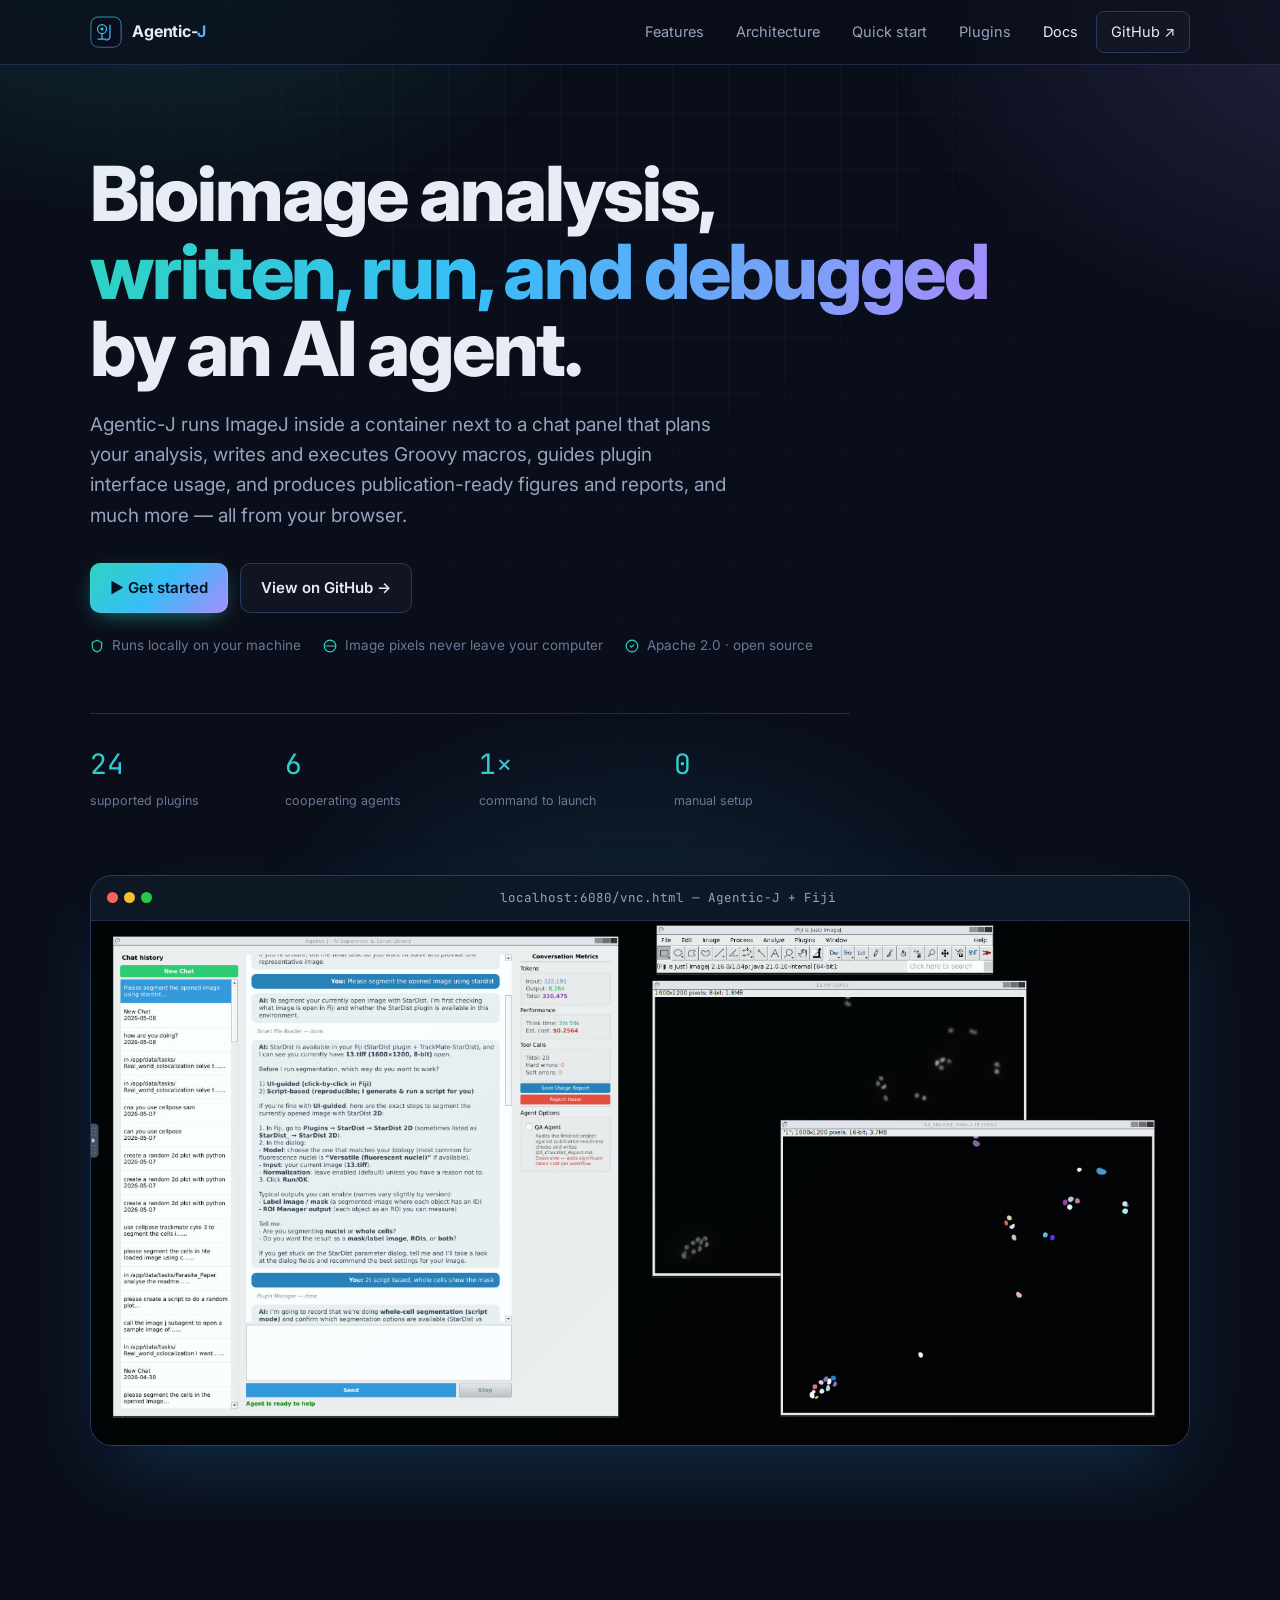
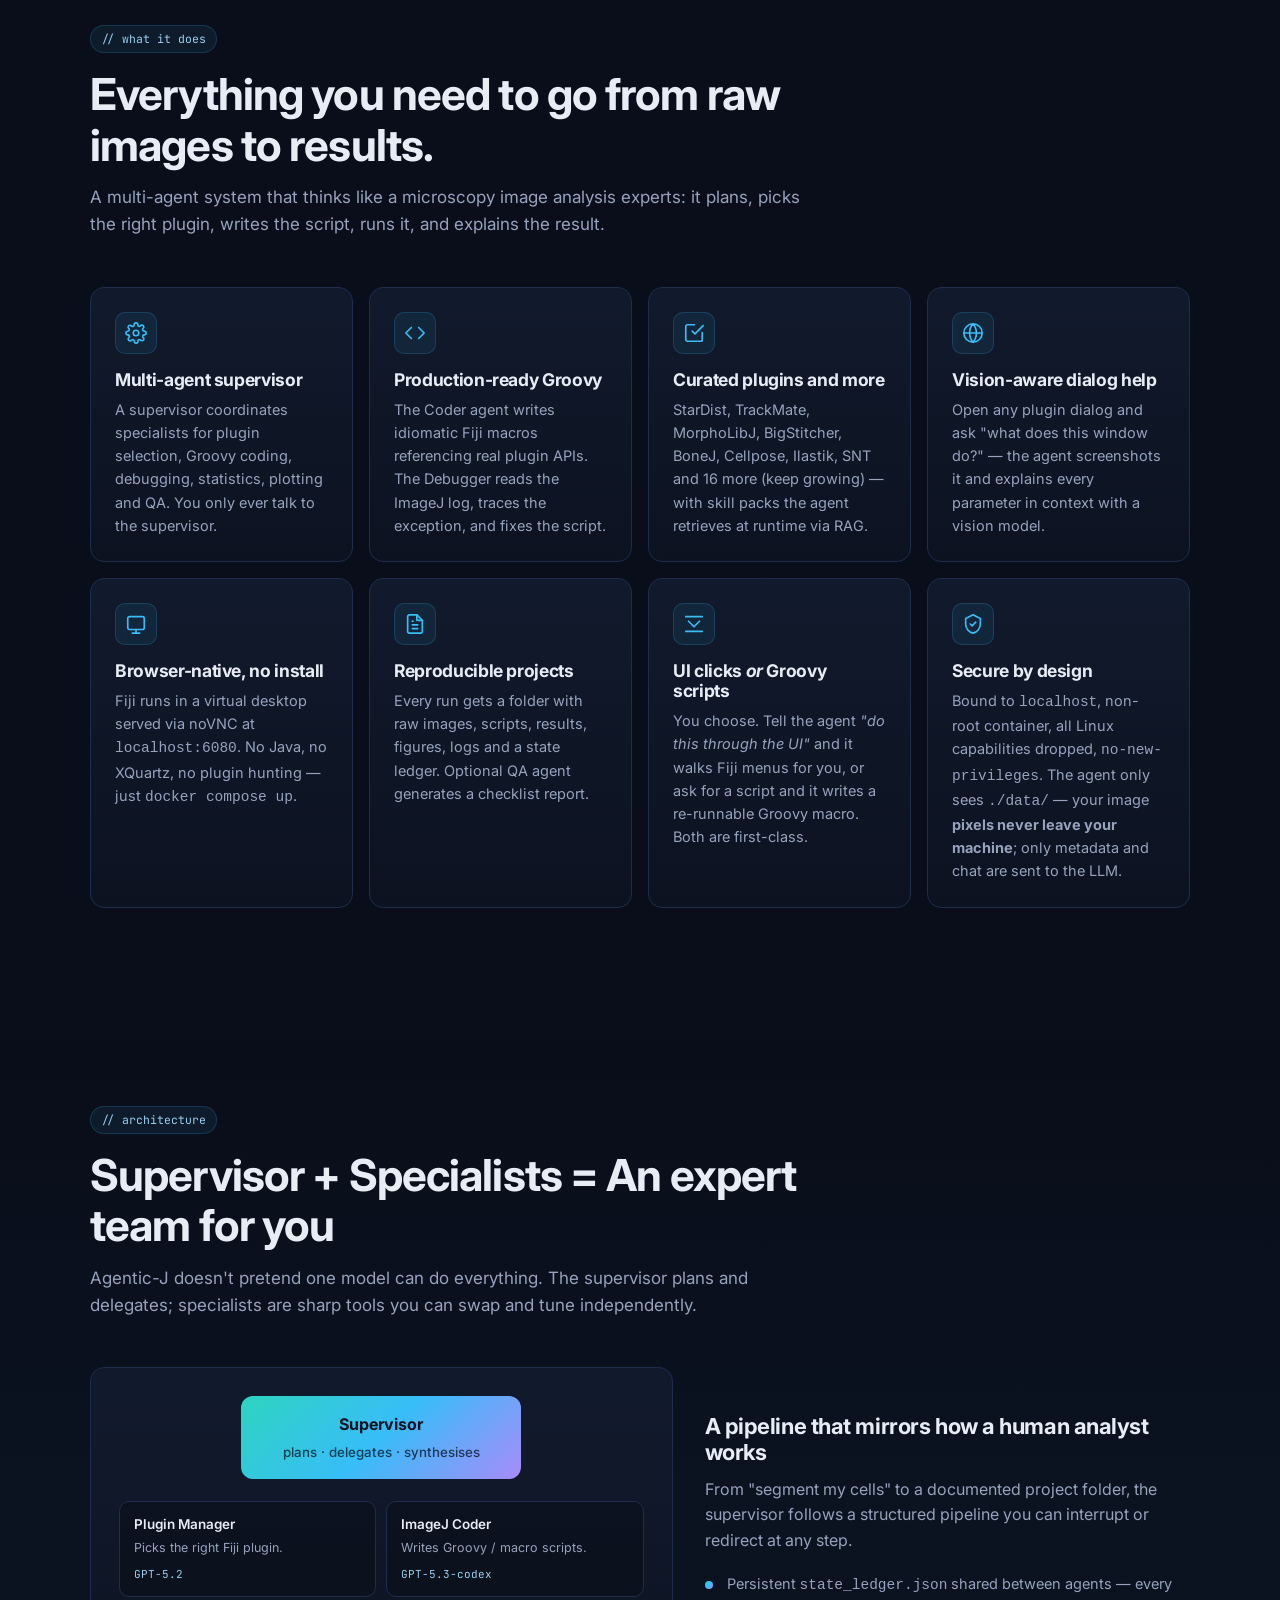
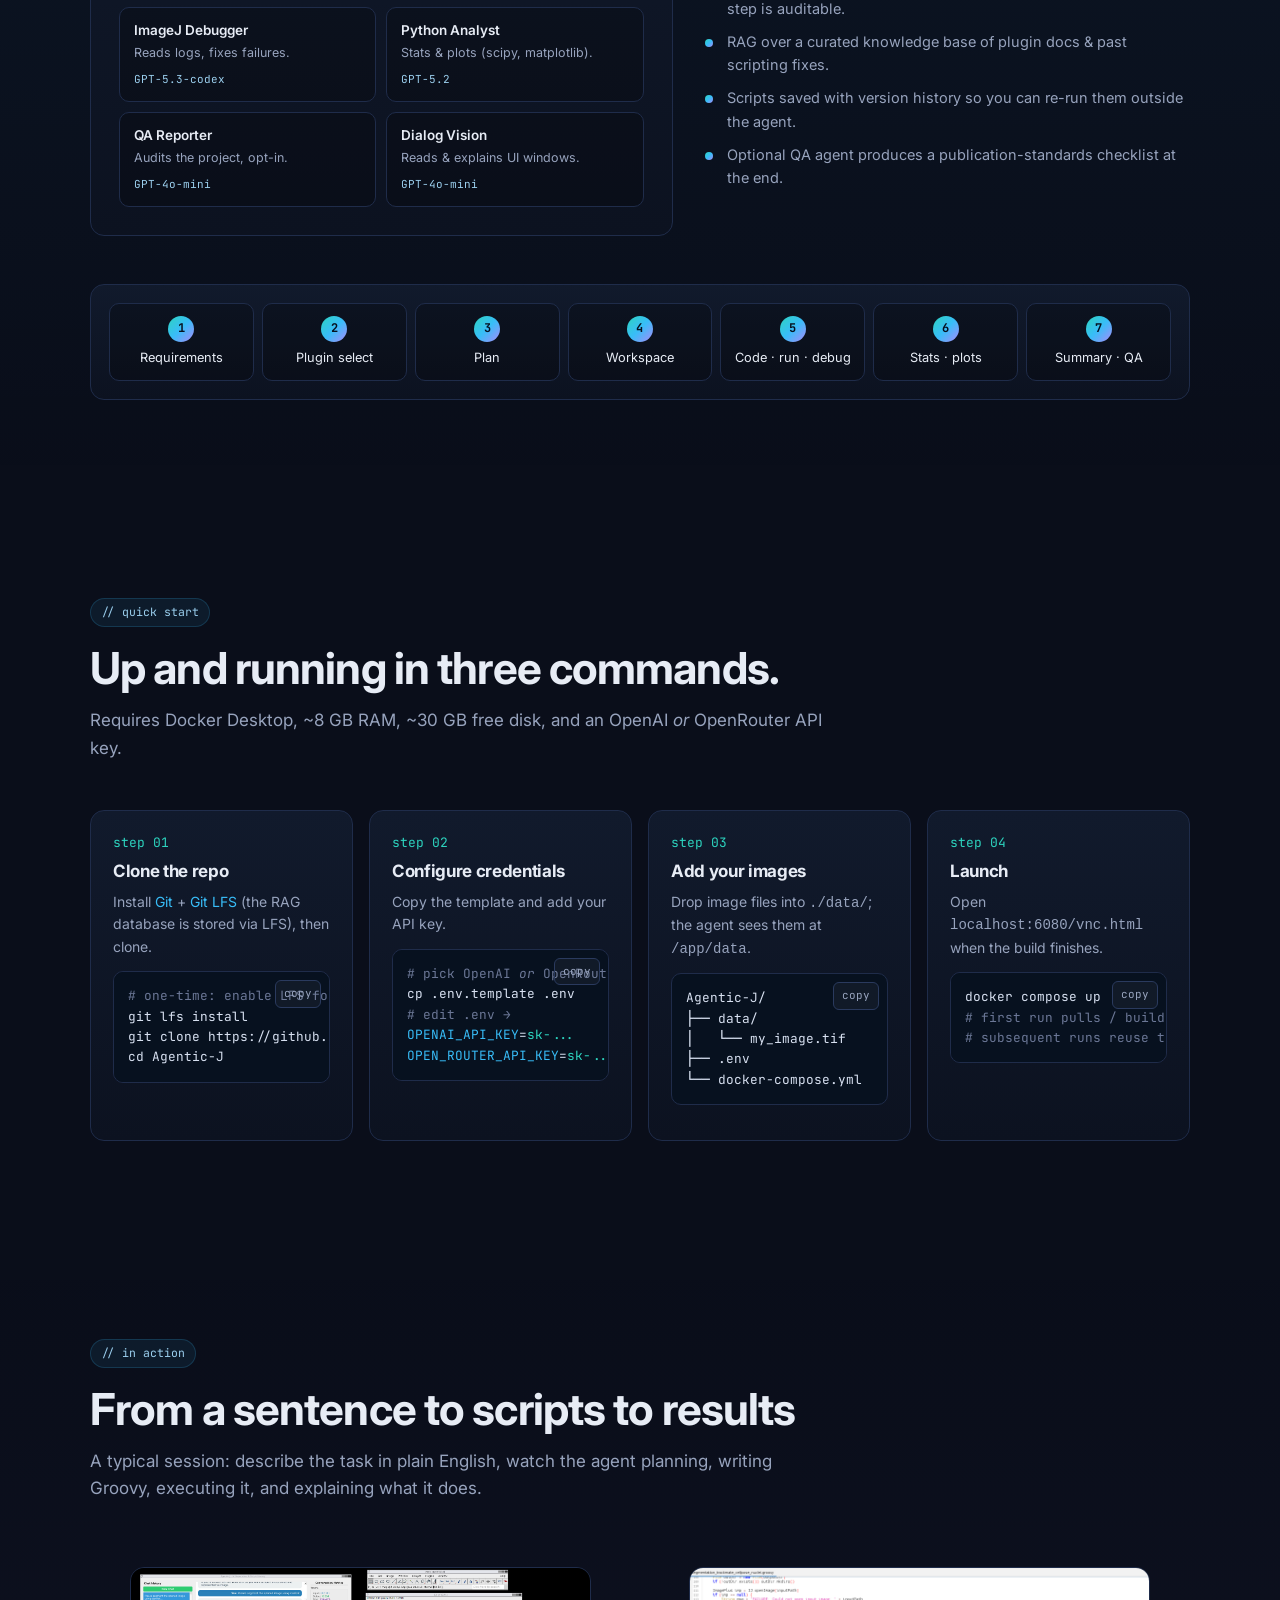
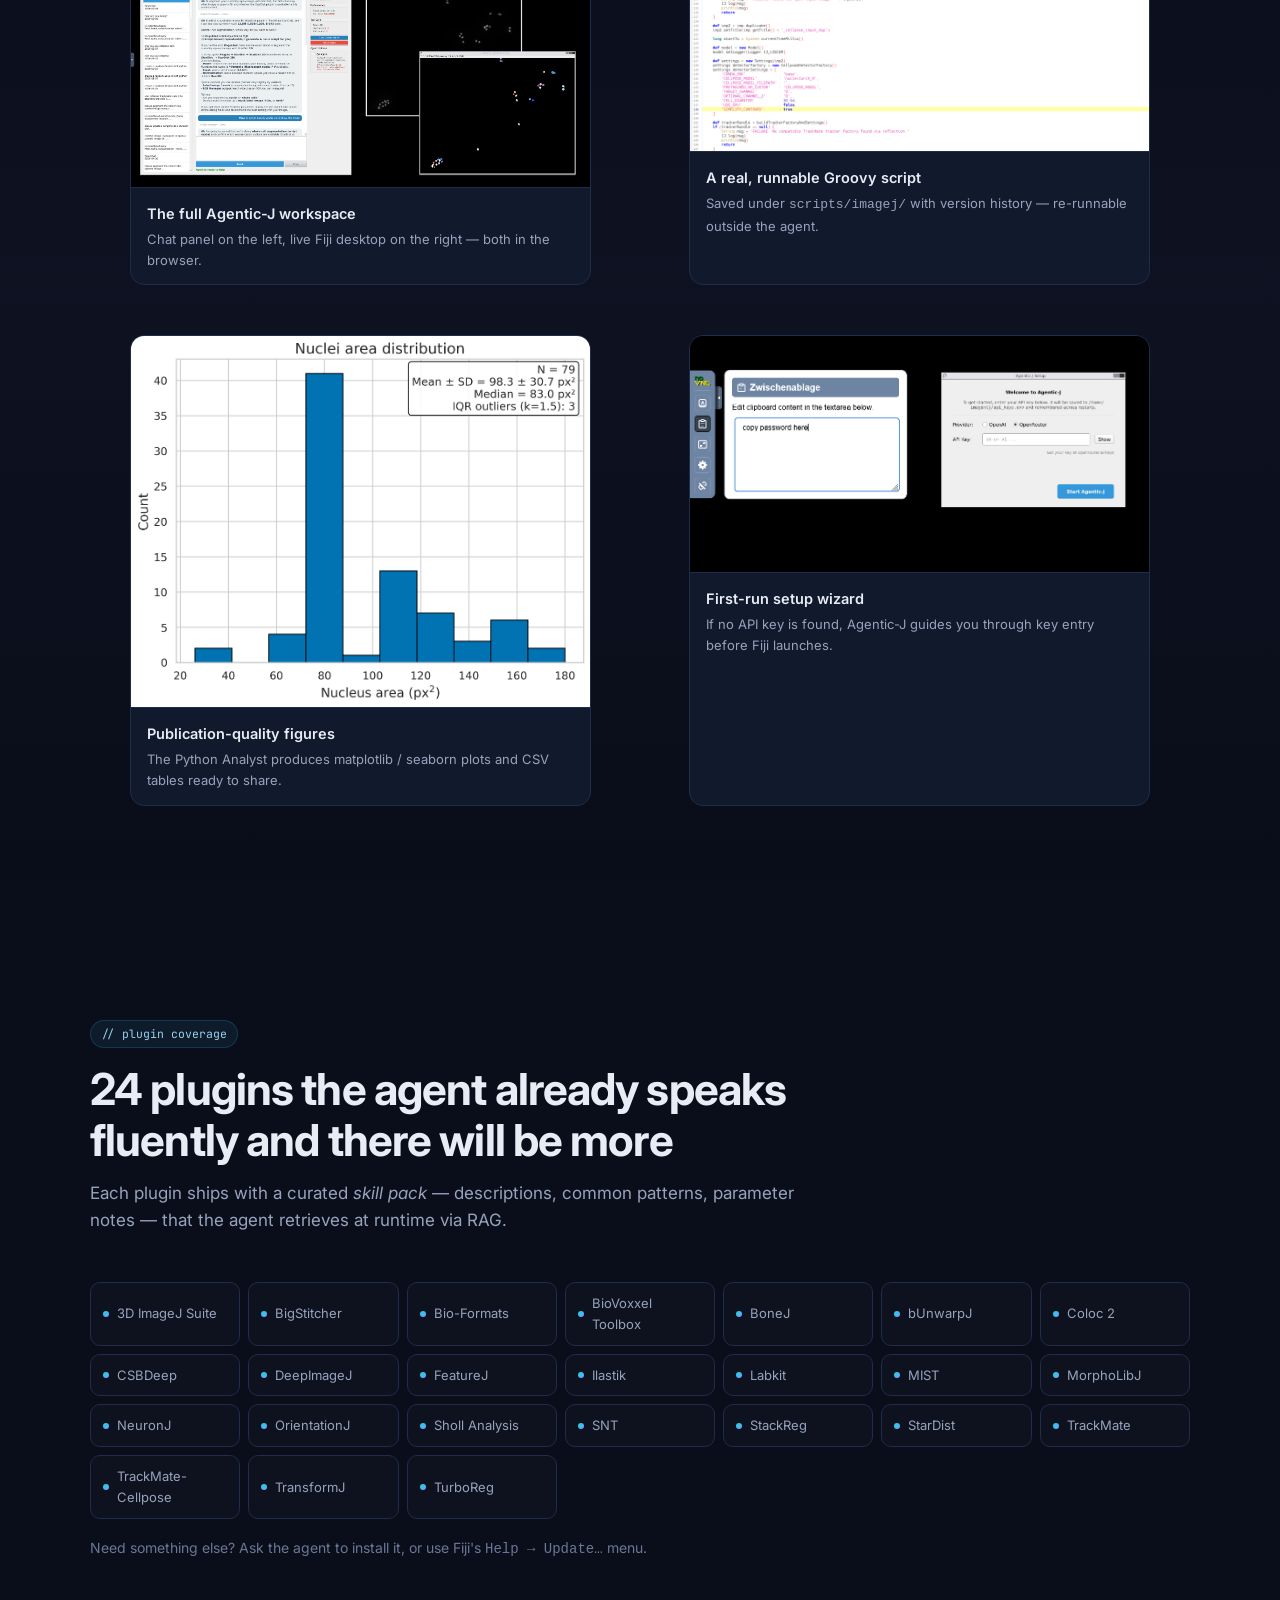
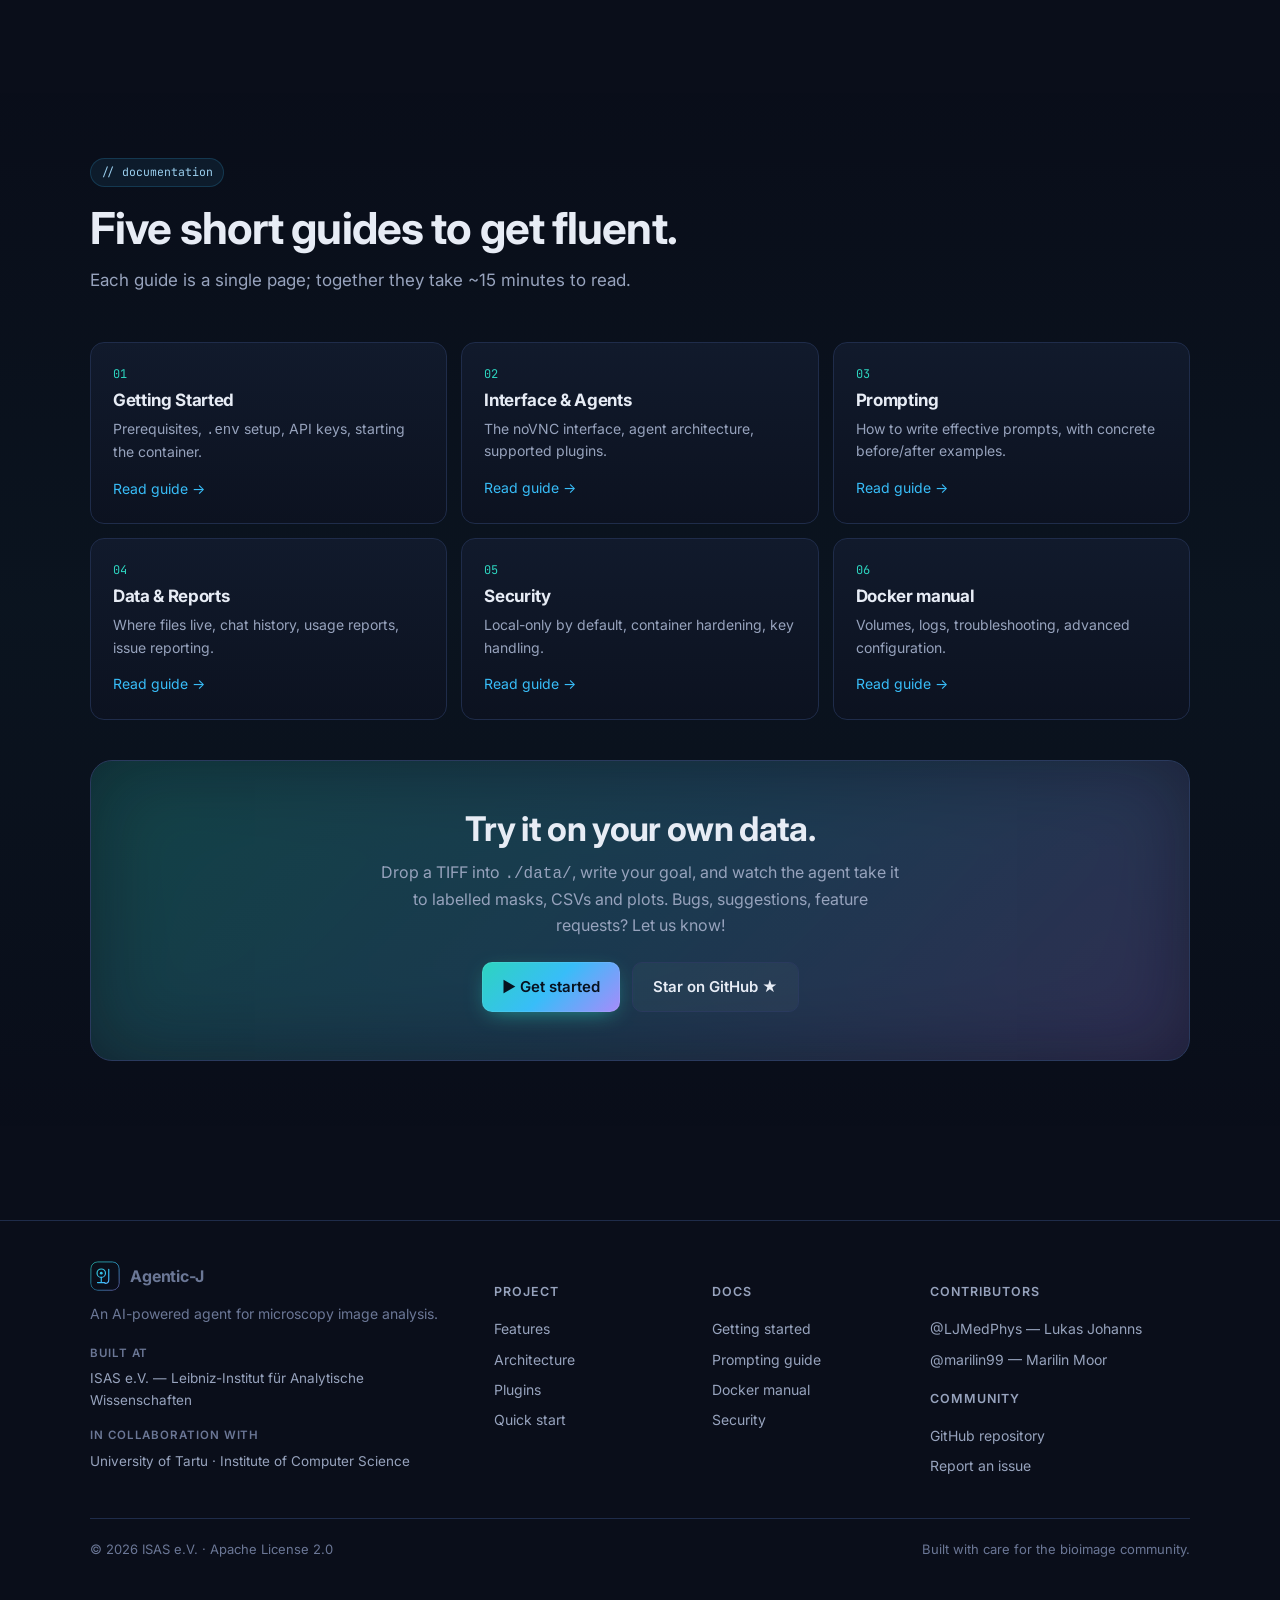
==== commit 41ab805e: "Update description meta tag for Fiji" ====
--- a/docs/index.html
+++ b/docs/index.html
@@ -5,7 +5,7 @@
 <meta name="viewport" content="width=device-width,initial-scale=1" />
 <meta name="color-scheme" content="dark" />
 <title>Agentic-J — AI Agent for Microscopy Image Analysis from Exploration to Publication</title>
-<meta name="description" content="Agentic-J is an AI-powered agent running ImageJ inside a container together with an LLM-driven chat panel that can plan analyses, write and execute Groovy macros, install plugins, report results, and much more." />
+<meta name="description" content="Agentic-J is an AI-powered agent running Fiji inside a container together with an LLM-driven chat panel that can plan analyses, write and execute Groovy macros, install plugins, report results, and much more." />
 
 <!-- Open Graph -->
 <meta property="og:title" content="Agentic-J — AI-powered agent for microscopy image analysis" />
